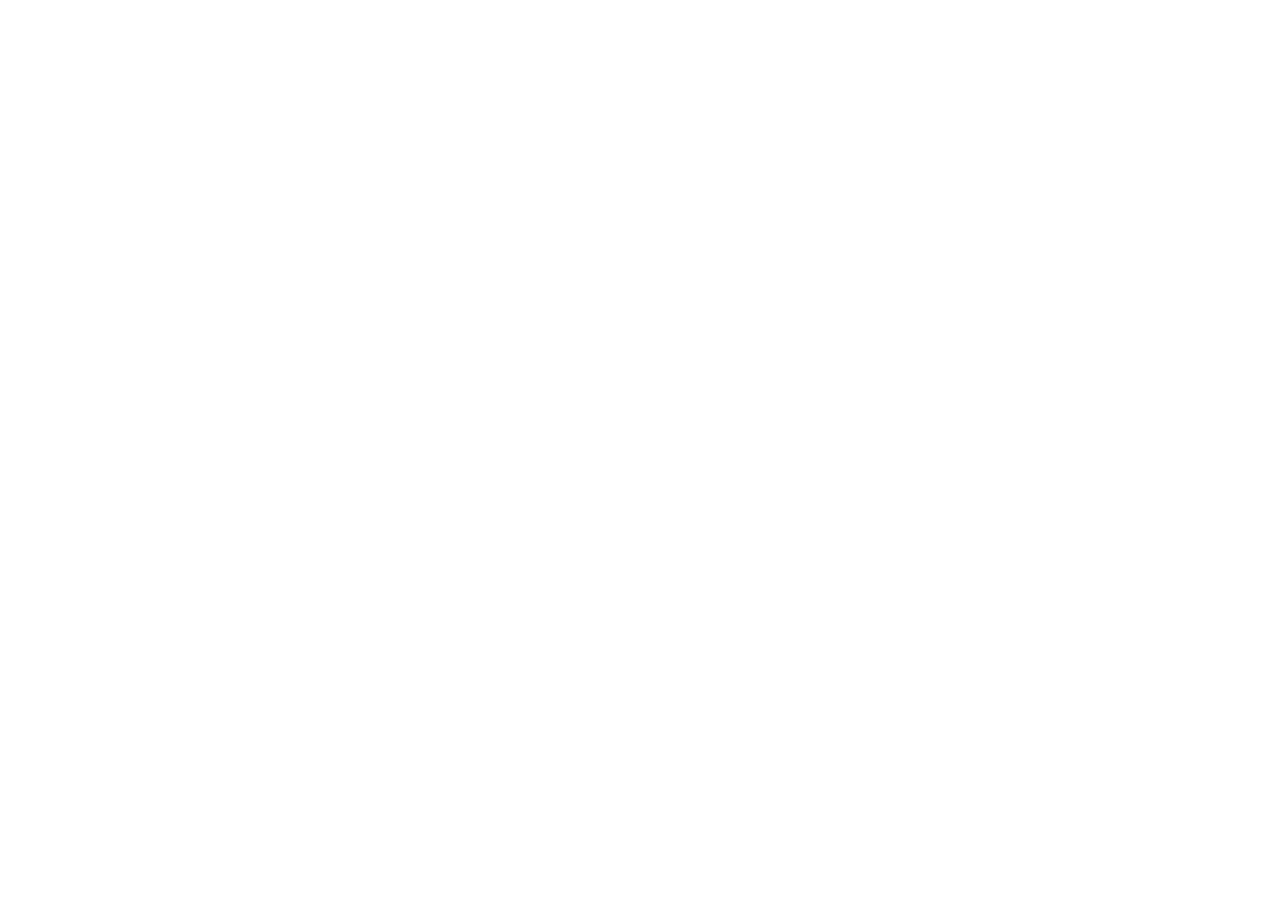
==== index.html @ 63497cf9 "task snapshot 9707c232-c7b6-4064-a9f4-36ae67c11c31" ====
<!doctype html>
<html lang="zh-CN">
  <head>
    <meta charset="UTF-8" />
    <meta name="viewport" content="width=device-width, initial-scale=1.0" />
    <title>coder-app-name</title>
    <link
      rel="stylesheet"
      href="https://cdnjs.cloudflare.com/ajax/libs/font-awesome/6.4.0/css/all.min.css"
    />
    <style>
      /* 内联样式确保主题色立即生效，避免闪烁 */
      html,
      body {
        margin: 0;
        padding: 0;
        width: 100%;
        height: 100%;
      }
      html.light,
      html.light body {
        background-color: #ffffff !important;
        color: #000000;
      }
      html.dark,
      html.dark body {
        background-color: #1a1a1a !important;
        color: #ffffff;
      }
    </style>
    <script>
      // 在 React 加载前立即设置主题，避免闪烁
      (function () {
        const isInIframe = window.self !== window.top;

        function applyThemeToDOM(theme) {
          document.documentElement.classList.remove("light", "dark");
          document.documentElement.classList.add(theme);
          document.documentElement.setAttribute("data-theme", theme);
        }

        if (isInIframe) {
          // 监听父窗口主动推送的主题消息
          window.addEventListener("message", function (event) {
            if (event.data && typeof event.data.theme === "string") {
              const theme = event.data.theme;
              if (theme === "light" || theme === "dark") {
                applyThemeToDOM(theme);
              }
            }
          });
        } else {
          // 非 iframe 环境，使用默认 light 主题
          applyThemeToDOM("light");
        }
      })();
    </script>
      <script>
      (function () {
        if (window.self === window.top) return;
        var reported = {};
        window.addEventListener("error", function (event) {
          // 资源加载失败的 error 事件没有 message，此处仅上报 JS 运行时错误
          if (!event || !event.message) return;
          var key =
            event.message + "|" + (event.filename || "") + "|" + (event.lineno || 0);
          if (reported[key]) return; // 相同错误只上报一次，避免渲染循环刷屏
          reported[key] = true;
          try {
            window.parent.postMessage(
              {
                type: "sandbox-runtime-error",
                payload: {
                  message: String(event.message).slice(0, 500),
                  filename: event.filename || "",
                  lineno: event.lineno || 0,
                  colno: event.colno || 0,
                  stack:
                    event.error && event.error.stack
                      ? String(event.error.stack).slice(0, 2000)
                      : ""
                }
              },
              "*"
            );
          } catch (e) {
            /* 上报失败不影响页面运行 */
          }
        });
      })();
    </script>
  </head>
  <body>
    <div id="root"></div>
    <script type="module" src="/src/main.jsx"></script>
  </body>
</html>
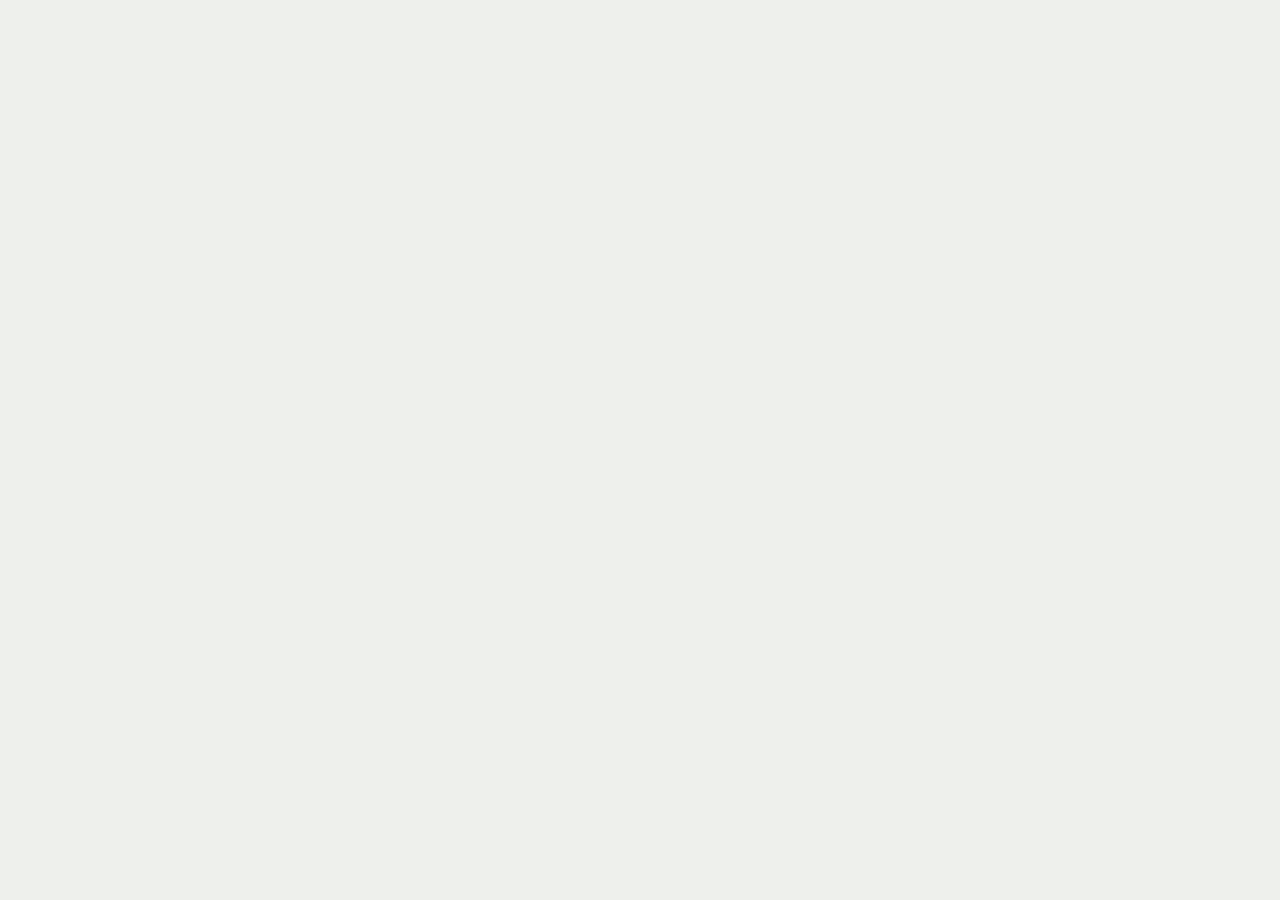
==== commit e463b5d4: "task snapshot 9707c232-c7b6-4064-a9f4-36ae67c11c31" ====
--- a/index.html
+++ b/index.html
@@ -1,97 +1,33 @@
 <!doctype html>
-<html lang="zh-CN">
+<html lang="ja">
   <head>
     <meta charset="UTF-8" />
     <meta name="viewport" content="width=device-width, initial-scale=1.0" />
-    <title>coder-app-name</title>
+    <title>会社案内 — COMPANY GUIDE 2026</title>
+    <meta
+      name="description"
+      content="Light Industrial Editorial — 会社案内スライドビューア / Corporate Profile Viewer"
+    />
+    <link rel="preconnect" href="https://fonts.googleapis.com" />
+    <link rel="preconnect" href="https://fonts.gstatic.com" crossorigin />
     <link
+      href="https://fonts.googleapis.com/css2?family=IBM+Plex+Mono:wght@400;500;600&family=Inter:wght@400;500;600;700;800;900&family=Noto+Sans+JP:wght@400;500;700;900&display=swap"
       rel="stylesheet"
-      href="https://cdnjs.cloudflare.com/ajax/libs/font-awesome/6.4.0/css/all.min.css"
     />
     <style>
-      /* 内联样式确保主题色立即生效，避免闪烁 */
       html,
-      body {
+      body,
+      #root {
         margin: 0;
         padding: 0;
         width: 100%;
         height: 100%;
-      }
-      html.light,
-      html.light body {
-        background-color: #ffffff !important;
-        color: #000000;
-      }
-      html.dark,
-      html.dark body {
-        background-color: #1a1a1a !important;
-        color: #ffffff;
+        background-color: #eef0ec;
       }
     </style>
-    <script>
-      // 在 React 加载前立即设置主题，避免闪烁
-      (function () {
-        const isInIframe = window.self !== window.top;
-
-        function applyThemeToDOM(theme) {
-          document.documentElement.classList.remove("light", "dark");
-          document.documentElement.classList.add(theme);
-          document.documentElement.setAttribute("data-theme", theme);
-        }
-
-        if (isInIframe) {
-          // 监听父窗口主动推送的主题消息
-          window.addEventListener("message", function (event) {
-            if (event.data && typeof event.data.theme === "string") {
-              const theme = event.data.theme;
-              if (theme === "light" || theme === "dark") {
-                applyThemeToDOM(theme);
-              }
-            }
-          });
-        } else {
-          // 非 iframe 环境，使用默认 light 主题
-          applyThemeToDOM("light");
-        }
-      })();
-    </script>
-      <script>
-      (function () {
-        if (window.self === window.top) return;
-        var reported = {};
-        window.addEventListener("error", function (event) {
-          // 资源加载失败的 error 事件没有 message，此处仅上报 JS 运行时错误
-          if (!event || !event.message) return;
-          var key =
-            event.message + "|" + (event.filename || "") + "|" + (event.lineno || 0);
-          if (reported[key]) return; // 相同错误只上报一次，避免渲染循环刷屏
-          reported[key] = true;
-          try {
-            window.parent.postMessage(
-              {
-                type: "sandbox-runtime-error",
-                payload: {
-                  message: String(event.message).slice(0, 500),
-                  filename: event.filename || "",
-                  lineno: event.lineno || 0,
-                  colno: event.colno || 0,
-                  stack:
-                    event.error && event.error.stack
-                      ? String(event.error.stack).slice(0, 2000)
-                      : ""
-                }
-              },
-              "*"
-            );
-          } catch (e) {
-            /* 上报失败不影响页面运行 */
-          }
-        });
-      })();
-    </script>
   </head>
   <body>
     <div id="root"></div>
-    <script type="module" src="/src/main.jsx"></script>
+    <script type="module" src="/src/main.tsx"></script>
   </body>
 </html>
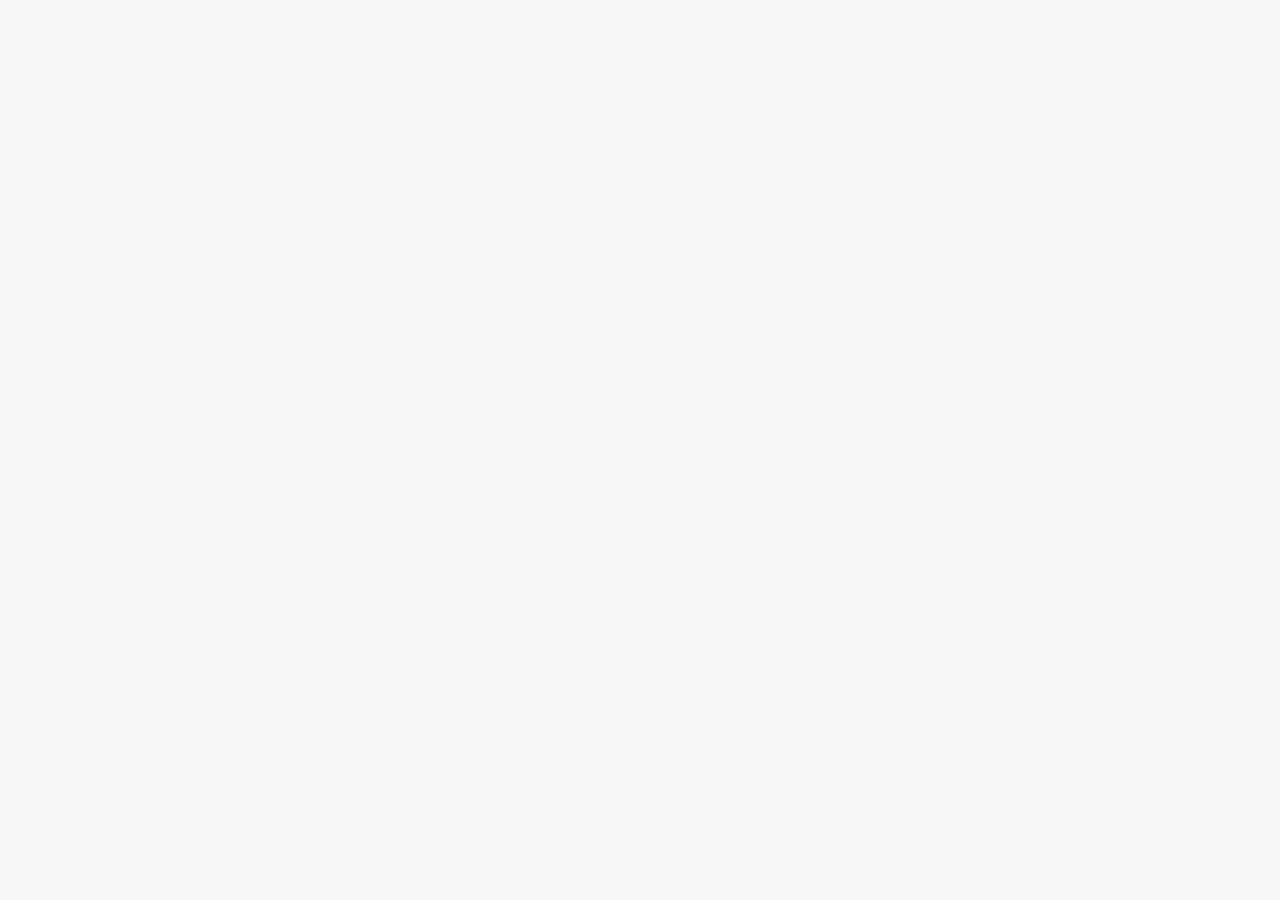
==== commit 16d813ba: "task snapshot 2a034b9e-239c-4ef1-ba6c-baefb3b88f1d" ====
--- a/index.html
+++ b/index.html
@@ -1,28 +1,24 @@
 <!doctype html>
-<html lang="ja">
+<html lang="zh-CN">
   <head>
     <meta charset="UTF-8" />
     <meta name="viewport" content="width=device-width, initial-scale=1.0" />
-    <title>会社案内 — COMPANY GUIDE 2026</title>
-    <meta
-      name="description"
-      content="Light Industrial Editorial — 会社案内スライドビューア / Corporate Profile Viewer"
-    />
+    <title>公司介绍 · 交互演示文稿 | company_guide</title>
     <link rel="preconnect" href="https://fonts.googleapis.com" />
     <link rel="preconnect" href="https://fonts.gstatic.com" crossorigin />
     <link
-      href="https://fonts.googleapis.com/css2?family=IBM+Plex+Mono:wght@400;500;600&family=Inter:wght@400;500;600;700;800;900&family=Noto+Sans+JP:wght@400;500;700;900&display=swap"
+      href="https://fonts.googleapis.com/css2?family=Noto+Sans+JP:wght@400;500;700;900&family=Inter:wght@400;600;800&family=IBM+Plex+Mono:wght@400;500&display=swap"
       rel="stylesheet"
     />
     <style>
       html,
-      body,
-      #root {
+      body {
         margin: 0;
         padding: 0;
         width: 100%;
         height: 100%;
-        background-color: #eef0ec;
+        background-color: #f7f8f5;
+        color: #101718;
       }
     </style>
   </head>
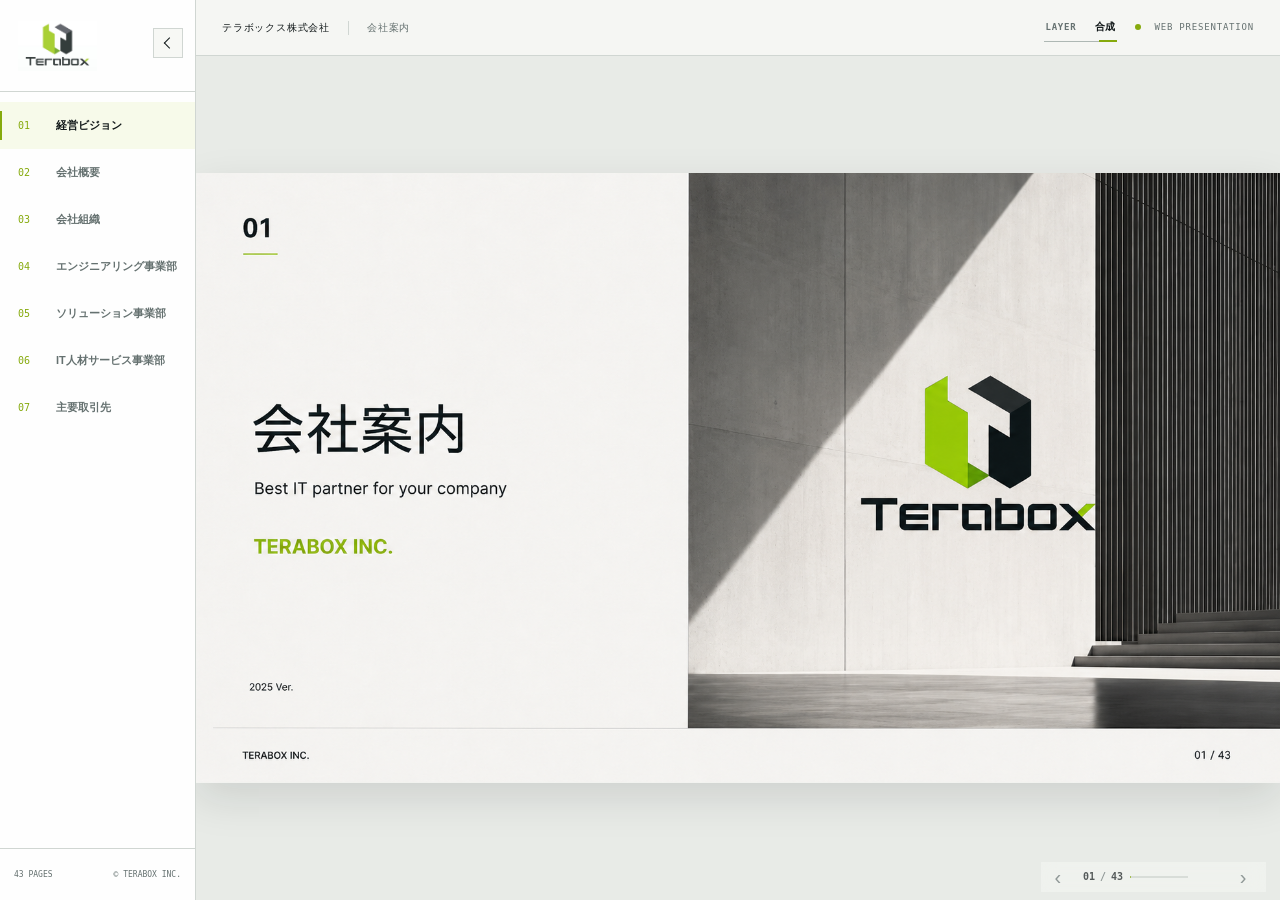
==== commit 5851e5ec: "add company guide" ====
--- a/index.html
+++ b/index.html
@@ -1,29 +1,85 @@
 <!doctype html>
-<html lang="zh-CN">
+<html lang="ja">
   <head>
     <meta charset="UTF-8" />
-    <meta name="viewport" content="width=device-width, initial-scale=1.0" />
-    <title>公司介绍 · 交互演示文稿 | company_guide</title>
-    <link rel="preconnect" href="https://fonts.googleapis.com" />
-    <link rel="preconnect" href="https://fonts.gstatic.com" crossorigin />
-    <link
-      href="https://fonts.googleapis.com/css2?family=Noto+Sans+JP:wght@400;500;700;900&family=Inter:wght@400;600;800&family=IBM+Plex+Mono:wght@400;500&display=swap"
-      rel="stylesheet"
+    <meta name="viewport" content="width=device-width, initial-scale=1" />
+    <meta name="theme-color" content="#f7f8f5" />
+    <meta
+      name="description"
+      content="テラボックス株式会社 会社案内 — HTML Presentation"
     />
-    <style>
-      html,
-      body {
-        margin: 0;
-        padding: 0;
-        width: 100%;
-        height: 100%;
-        background-color: #f7f8f5;
-        color: #101718;
-      }
-    </style>
+    <title>テラボックス株式会社｜会社案内</title>
+    <link rel="stylesheet" href="./style.css?v=20260828-13" />
+    <link rel="stylesheet" href="./fidelity.css?v=20260828-13" />
   </head>
   <body>
-    <div id="root"></div>
-    <script type="module" src="/src/main.tsx"></script>
+    <div class="app" id="app">
+      <aside class="rail" id="rail" aria-label="スライドナビゲーション">
+        <div class="rail__brand">
+          <img src="./assets/images/s01-01.png" alt="Terabox" />
+        </div>
+
+        <button
+          class="rail__toggle"
+          id="railToggle"
+          type="button"
+          aria-label="ナビゲーションを折りたたむ"
+          aria-expanded="true"
+        >
+          <span class="rail__toggle-icon" aria-hidden="true"></span>
+        </button>
+
+        <nav class="rail__nav" id="sectionNav" aria-label="章ナビゲーション"></nav>
+
+        <div class="rail__foot">
+          <span id="railCount">43 PAGES</span>
+          <span>© TERABOX INC.</span>
+        </div>
+      </aside>
+
+      <div class="workspace">
+        <header class="topbar">
+          <div class="topbar__company">テラボックス株式会社</div>
+          <div class="topbar__title">会社案内</div>
+          <button
+            class="topbar__layer-toggle"
+            id="layerToggle"
+            type="button"
+            aria-label="表示レイヤーを切り替える"
+          >
+            <span>LAYER</span>
+            <b id="layerModeLabel">合成</b>
+          </button>
+          <div class="topbar__mode"><i></i> WEB PRESENTATION</div>
+        </header>
+
+        <main class="viewer" id="viewer">
+          <div class="stage-shell" id="stageShell">
+            <section
+              class="slide-stage"
+              id="slideStage"
+              aria-live="polite"
+              aria-label="スライド"
+            ></section>
+          </div>
+        </main>
+
+        <div class="pager" aria-label="ページ切替">
+          <button id="prevSlide" type="button" aria-label="前のページ">‹</button>
+          <div class="pager__status">
+            <span id="pageCurrent">01</span>
+            <span class="pager__slash">/</span>
+            <span id="pageTotal">43</span>
+          </div>
+          <div class="pager__track" aria-hidden="true">
+            <span id="pageProgress"></span>
+          </div>
+          <button id="nextSlide" type="button" aria-label="次のページ">›</button>
+        </div>
+      </div>
+    </div>
+
+    <noscript>このプレゼンテーションの表示には JavaScript が必要です。</noscript>
+    <script src="./app.js?v=20260828-13" defer></script>
   </body>
 </html>
--- a/style.css
+++ b/style.css
@@ -0,0 +1,1876 @@
+:root {
+  --paper: #f7f8f5;
+  --white: #ffffff;
+  --ink: #101718;
+  --ink-2: #182224;
+  --muted: #657170;
+  --line: #d0d6d2;
+  --line-strong: #aeb8b4;
+  --lime: #b6d62f;
+  --lime-deep: #82a90c;
+  --teal: #6f9fa2;
+  --amber: #e1a12b;
+  --rail: 196px;
+  --rail-collapsed: 64px;
+  --topbar: 56px;
+  --stage-w: 1600;
+  --stage-h: 900;
+  --shadow: 0 22px 60px rgba(16, 23, 24, 0.12);
+  --font-jp: "Noto Sans JP", "Yu Gothic", "Yu Gothic UI", Meiryo, sans-serif;
+  --font-en: Inter, "Helvetica Neue", Arial, sans-serif;
+  --font-mono: "IBM Plex Mono", Consolas, "SFMono-Regular", monospace;
+}
+
+* {
+  box-sizing: border-box;
+}
+
+html,
+body {
+  width: 100%;
+  height: 100%;
+  margin: 0;
+  overflow: hidden;
+  background: #e8ebe7;
+  color: var(--ink);
+  font-family: var(--font-jp);
+  -webkit-font-smoothing: antialiased;
+}
+
+button,
+a {
+  color: inherit;
+  font: inherit;
+}
+
+button {
+  border: 0;
+}
+
+button:focus-visible,
+a:focus-visible {
+  outline: 2px solid var(--lime-deep);
+  outline-offset: 3px;
+}
+
+.app {
+  width: 100%;
+  height: 100%;
+  display: grid;
+  grid-template-columns: var(--rail) 1fr;
+  transition: grid-template-columns 220ms ease;
+}
+
+.app.is-rail-collapsed {
+  grid-template-columns: var(--rail-collapsed) 1fr;
+}
+
+.rail {
+  position: relative;
+  z-index: 30;
+  min-width: 0;
+  height: 100vh;
+  overflow: hidden;
+  display: grid;
+  grid-template-rows: 92px 1fr 52px;
+  background: rgba(255, 255, 255, 0.96);
+  border-right: 1px solid var(--line);
+}
+
+.rail__brand {
+  height: 92px;
+  display: flex;
+  align-items: center;
+  padding: 18px 46px 18px 18px;
+  border-bottom: 1px solid var(--line);
+}
+
+.rail__brand img {
+  width: 124px;
+  height: 50px;
+  object-fit: contain;
+  object-position: left center;
+}
+
+.rail__toggle {
+  position: absolute;
+  top: 28px;
+  right: 12px;
+  width: 30px;
+  height: 30px;
+  padding: 0;
+  display: grid;
+  place-items: center;
+  cursor: pointer;
+  background: var(--paper);
+  border: 1px solid var(--line);
+}
+
+.rail__toggle-icon {
+  width: 8px;
+  height: 8px;
+  border-left: 1px solid var(--ink);
+  border-bottom: 1px solid var(--ink);
+  transform: rotate(45deg) translate(1px, -1px);
+  transition: transform 180ms ease;
+}
+
+.is-rail-collapsed .rail__toggle-icon {
+  transform: rotate(225deg) translate(1px, -1px);
+}
+
+.rail__nav {
+  overflow-y: auto;
+  scrollbar-width: thin;
+  scrollbar-color: var(--line) transparent;
+  padding: 10px 0;
+}
+
+.rail__item {
+  position: relative;
+  width: 100%;
+  min-height: 47px;
+  padding: 0 12px 0 18px;
+  display: grid;
+  grid-template-columns: 30px 1fr;
+  align-items: center;
+  gap: 8px;
+  cursor: pointer;
+  background: transparent;
+  text-align: left;
+  color: var(--muted);
+  transition: color 140ms ease, background 140ms ease;
+}
+
+.rail__item::before {
+  content: "";
+  position: absolute;
+  left: 0;
+  top: 9px;
+  bottom: 9px;
+  width: 2px;
+  background: transparent;
+}
+
+.rail__item:hover {
+  color: var(--ink);
+  background: rgba(182, 214, 47, 0.06);
+}
+
+.rail__item.is-active {
+  color: var(--ink);
+  background: rgba(182, 214, 47, 0.095);
+}
+
+.rail__item.is-active::before {
+  background: var(--lime-deep);
+}
+
+.rail__num {
+  font: 500 10px/1 var(--font-mono);
+  color: var(--lime-deep);
+}
+
+.rail__label {
+  min-width: 0;
+  overflow: hidden;
+  white-space: nowrap;
+  text-overflow: ellipsis;
+  font: 600 11px/1.35 var(--font-jp);
+  letter-spacing: 0;
+}
+
+.rail__foot {
+  display: flex;
+  align-items: center;
+  justify-content: space-between;
+  gap: 8px;
+  padding: 0 14px;
+  border-top: 1px solid var(--line);
+  color: var(--muted);
+  font: 500 8px/1 var(--font-mono);
+  white-space: nowrap;
+}
+
+.is-rail-collapsed .rail__brand {
+  padding: 18px 8px;
+}
+
+.is-rail-collapsed .rail__brand img {
+  width: 42px;
+  object-position: left center;
+}
+
+.is-rail-collapsed .rail__toggle {
+  top: 66px;
+  right: 17px;
+}
+
+.is-rail-collapsed .rail__nav {
+  padding-top: 16px;
+}
+
+.is-rail-collapsed .rail__item {
+  grid-template-columns: 1fr;
+  padding: 0;
+  justify-items: center;
+}
+
+.is-rail-collapsed .rail__num {
+  font-size: 11px;
+}
+
+.is-rail-collapsed .rail__label,
+.is-rail-collapsed .rail__foot {
+  display: none;
+}
+
+.workspace {
+  position: relative;
+  min-width: 0;
+  height: 100vh;
+  display: grid;
+  grid-template-rows: var(--topbar) 1fr;
+}
+
+.topbar {
+  position: relative;
+  z-index: 10;
+  height: var(--topbar);
+  display: flex;
+  align-items: center;
+  gap: 18px;
+  padding: 0 26px;
+  background: rgba(247, 248, 245, 0.92);
+  border-bottom: 1px solid var(--line);
+  color: var(--muted);
+  font-size: 10px;
+  letter-spacing: 0.08em;
+}
+
+.topbar__company {
+  color: var(--ink);
+  padding-right: 18px;
+  border-right: 1px solid var(--line);
+}
+
+.topbar__mode {
+  margin-left: 0;
+  font: 500 9px/1 var(--font-mono);
+}
+
+.topbar__mode i {
+  display: inline-block;
+  width: 6px;
+  height: 6px;
+  margin-right: 7px;
+  border-radius: 50%;
+  background: var(--lime-deep);
+}
+
+.topbar__layer-toggle {
+  position: relative;
+  display: inline-flex;
+  align-items: center;
+  gap: 9px;
+  height: 28px;
+  margin-left: auto;
+  padding: 0 2px;
+  border-bottom: 1px solid var(--line-strong);
+  background: transparent;
+  color: var(--muted);
+  cursor: pointer;
+  font: 600 9px/1 var(--font-mono);
+  letter-spacing: .08em;
+}
+
+.topbar__layer-toggle::after {
+  content: "";
+  position: absolute;
+  right: 0;
+  bottom: -1px;
+  width: 18px;
+  height: 2px;
+  background: var(--lime-deep);
+}
+
+.topbar__layer-toggle b {
+  min-width: 30px;
+  color: var(--ink);
+  font-family: var(--font-jp);
+  font-size: 10px;
+  font-weight: 700;
+  letter-spacing: 0;
+  text-align: right;
+}
+
+.viewer {
+  min-width: 0;
+  min-height: 0;
+  display: grid;
+  place-items: center;
+  overflow: hidden;
+  padding: 0;
+}
+
+.stage-shell {
+  position: relative;
+  width: 1600px;
+  height: 900px;
+}
+
+.slide-stage {
+  position: absolute;
+  top: 0;
+  left: 0;
+  width: 1600px;
+  height: 900px;
+  overflow: hidden;
+  transform-origin: top left;
+  background: var(--paper);
+  box-shadow: var(--shadow);
+}
+
+.slide {
+  position: relative;
+  width: 100%;
+  height: 100%;
+  padding: 54px 54px 62px;
+  overflow: hidden;
+  background: var(--paper);
+}
+
+.slide::after {
+  content: "";
+  position: absolute;
+  left: 50px;
+  right: 50px;
+  bottom: 50px;
+  height: 1px;
+  background: var(--line-strong);
+}
+
+.slide.is-entering > * {
+  animation: slide-in 360ms cubic-bezier(0.22, 1, 0.36, 1) both;
+}
+
+.slide.is-entering > *:nth-child(n + 3) {
+  animation-delay: 55ms;
+}
+
+@keyframes slide-in {
+  from {
+    opacity: 0;
+    transform: translateY(8px);
+  }
+  to {
+    opacity: 1;
+    transform: translateY(0);
+  }
+}
+
+.slide__meta {
+  position: relative;
+  z-index: 3;
+  display: flex;
+  align-items: flex-start;
+  gap: 14px;
+  min-height: 58px;
+}
+
+.slide__number {
+  min-width: 48px;
+  font: 700 32px/1 var(--font-mono);
+  letter-spacing: -0.05em;
+}
+
+.slide__number::after {
+  content: "";
+  display: block;
+  width: 34px;
+  height: 2px;
+  margin-top: 13px;
+  background: var(--lime-deep);
+}
+
+.slide__eyebrow {
+  margin-top: 1px;
+  color: var(--lime-deep);
+  font: 650 14px/1.2 var(--font-en);
+  letter-spacing: 0.06em;
+  text-transform: uppercase;
+}
+
+.slide__footer {
+  position: absolute;
+  z-index: 5;
+  left: 54px;
+  right: 54px;
+  bottom: 18px;
+  display: flex;
+  justify-content: space-between;
+  align-items: center;
+  font: 500 12px/1 var(--font-mono);
+  letter-spacing: 0.01em;
+}
+
+.slide__title {
+  position: relative;
+  z-index: 2;
+  max-width: 1400px;
+  margin: 26px 0 0;
+  font-size: 54px;
+  line-height: 1.28;
+  letter-spacing: 0.02em;
+  font-weight: 750;
+}
+
+.slide__lead {
+  max-width: 1120px;
+  margin: 22px 0 0;
+  color: var(--ink-2);
+  font-size: 23px;
+  line-height: 1.75;
+  letter-spacing: 0.035em;
+}
+
+.slide__rule {
+  width: 38px;
+  height: 3px;
+  margin-top: 22px;
+  background: var(--lime-deep);
+}
+
+.mono {
+  font-family: var(--font-mono);
+}
+
+.en {
+  font-family: var(--font-en);
+}
+
+.accent {
+  color: var(--lime-deep);
+}
+
+.muted {
+  color: var(--muted);
+}
+
+.technical-label {
+  color: var(--lime-deep);
+  font: 650 14px/1 var(--font-en);
+  letter-spacing: 0.08em;
+  text-transform: uppercase;
+}
+
+.grid-2,
+.grid-3,
+.grid-4 {
+  display: grid;
+  gap: 28px;
+}
+
+.grid-2 {
+  grid-template-columns: repeat(2, minmax(0, 1fr));
+}
+
+.grid-3 {
+  grid-template-columns: repeat(3, minmax(0, 1fr));
+}
+
+.grid-4 {
+  grid-template-columns: repeat(4, minmax(0, 1fr));
+}
+
+.info-block {
+  border-top: 1px solid var(--line-strong);
+  padding-top: 20px;
+}
+
+.info-block__index {
+  margin-bottom: 12px;
+  color: var(--lime-deep);
+  font: 700 32px/1 var(--font-mono);
+}
+
+.info-block h3 {
+  margin: 0 0 12px;
+  font-size: 23px;
+  line-height: 1.45;
+}
+
+.info-block p,
+.info-block li {
+  margin: 0;
+  color: var(--ink-2);
+  font-size: 16px;
+  line-height: 1.7;
+}
+
+.info-block ul {
+  margin: 0;
+  padding-left: 1.25em;
+}
+
+.metric {
+  display: flex;
+  align-items: baseline;
+  gap: 10px;
+}
+
+.metric__value {
+  color: var(--lime-deep);
+  font: 700 66px/1 var(--font-mono);
+  letter-spacing: -0.06em;
+}
+
+.metric__unit {
+  font: 650 16px/1 var(--font-en);
+}
+
+.image-frame {
+  position: relative;
+  overflow: hidden;
+  background: #eef0ed;
+}
+
+.image-frame img {
+  width: 100%;
+  height: 100%;
+  display: block;
+  object-fit: cover;
+}
+
+.image-frame--contain img {
+  object-fit: contain;
+}
+
+.image-frame__caption {
+  position: absolute;
+  left: 18px;
+  bottom: 16px;
+  padding: 7px 9px;
+  background: rgba(247, 248, 245, 0.9);
+  font: 600 11px/1 var(--font-en);
+  letter-spacing: 0.05em;
+}
+
+.editorial-list {
+  margin: 0;
+  padding: 0;
+  list-style: none;
+}
+
+.editorial-list li {
+  display: grid;
+  grid-template-columns: 54px 1fr;
+  gap: 18px;
+  padding: 17px 0;
+  border-top: 1px solid var(--line);
+}
+
+.editorial-list li:last-child {
+  border-bottom: 1px solid var(--line);
+}
+
+.editorial-list__num {
+  color: var(--lime-deep);
+  font: 700 26px/1 var(--font-mono);
+}
+
+.editorial-list strong {
+  display: block;
+  margin-bottom: 5px;
+  font-size: 19px;
+}
+
+.editorial-list span {
+  font-size: 14px;
+  line-height: 1.6;
+}
+
+.flow {
+  display: flex;
+  align-items: center;
+}
+
+.flow__node {
+  position: relative;
+  flex: 1;
+  min-width: 0;
+  padding: 20px 14px;
+  text-align: center;
+  border-top: 1px solid var(--line-strong);
+  border-bottom: 1px solid var(--line-strong);
+}
+
+.flow__node::after {
+  content: "";
+  position: absolute;
+  right: -22px;
+  top: 50%;
+  width: 44px;
+  height: 1px;
+  background: var(--lime-deep);
+}
+
+.flow__node::before {
+  content: "";
+  position: absolute;
+  z-index: 2;
+  right: -22px;
+  top: calc(50% - 4px);
+  width: 7px;
+  height: 7px;
+  border-top: 1px solid var(--lime-deep);
+  border-right: 1px solid var(--lime-deep);
+  transform: rotate(45deg);
+}
+
+.flow__node:last-child::after,
+.flow__node:last-child::before {
+  display: none;
+}
+
+.flow__num {
+  display: block;
+  margin-bottom: 10px;
+  color: var(--lime-deep);
+  font: 700 28px/1 var(--font-mono);
+}
+
+.flow__title {
+  display: block;
+  font-size: 17px;
+  font-weight: 700;
+}
+
+.flow__sub {
+  display: block;
+  margin-top: 6px;
+  color: var(--muted);
+  font-size: 12px;
+  line-height: 1.45;
+}
+
+.tech-diagram {
+  position: relative;
+  background-image:
+    linear-gradient(var(--line) 1px, transparent 1px),
+    linear-gradient(90deg, var(--line) 1px, transparent 1px);
+  background-size: 40px 40px;
+  background-position: -1px -1px;
+}
+
+.tech-diagram::after {
+  content: "";
+  position: absolute;
+  inset: 0;
+  background: rgba(247, 248, 245, 0.9);
+  pointer-events: none;
+}
+
+.tech-diagram > * {
+  position: relative;
+  z-index: 1;
+}
+
+.pill {
+  display: inline-flex;
+  align-items: center;
+  min-height: 30px;
+  padding: 0 12px;
+  border: 1px solid var(--line-strong);
+  border-radius: 999px;
+  font: 600 12px/1 var(--font-en);
+}
+
+.pager {
+  position: absolute;
+  z-index: 20;
+  right: 28px;
+  bottom: 18px;
+  height: 38px;
+  display: grid;
+  grid-template-columns: 30px auto 94px 30px;
+  align-items: center;
+  gap: 10px;
+  padding: 0 10px;
+  background: rgba(255, 255, 255, 0.9);
+  border: 1px solid var(--line);
+  box-shadow: 0 8px 20px rgba(16, 23, 24, 0.08);
+  backdrop-filter: blur(8px);
+}
+
+.pager button {
+  width: 28px;
+  height: 28px;
+  cursor: pointer;
+  background: transparent;
+  color: var(--muted);
+  font: 300 24px/1 var(--font-en);
+}
+
+.pager button:hover {
+  color: var(--ink);
+}
+
+.pager__status {
+  display: flex;
+  gap: 5px;
+  font: 600 10px/1 var(--font-mono);
+}
+
+.pager__slash {
+  color: var(--muted);
+}
+
+.pager__track {
+  position: relative;
+  height: 2px;
+  overflow: hidden;
+  background: var(--line);
+}
+
+.pager__track span {
+  position: absolute;
+  inset: 0 auto 0 0;
+  width: 0;
+  background: var(--lime-deep);
+  transition: width 220ms ease;
+}
+
+/* Slide-specific structures */
+.cover {
+  display: grid;
+  grid-template-columns: 42% 58%;
+  padding: 0;
+}
+
+.cover::after {
+  left: 72px;
+}
+
+.cover__left {
+  position: relative;
+  padding: 66px 70px;
+  display: flex;
+  flex-direction: column;
+  background: var(--ink);
+  color: var(--white);
+}
+
+.cover__left::before {
+  content: "";
+  position: absolute;
+  left: 70px;
+  top: 185px;
+  width: 2px;
+  height: 430px;
+  background: var(--lime);
+}
+
+.cover__edition {
+  margin-left: 28px;
+  color: var(--lime);
+  font: 650 14px/1 var(--font-mono);
+  letter-spacing: 0.06em;
+}
+
+.cover h1 {
+  margin: auto 0 16px 28px;
+  font-size: 82px;
+  line-height: 1.12;
+  letter-spacing: 0.05em;
+}
+
+.cover__tagline {
+  margin: 0 0 80px 30px;
+  font: 500 18px/1.5 var(--font-en);
+}
+
+.cover__right {
+  position: relative;
+  display: grid;
+  place-items: center;
+  background: var(--paper);
+}
+
+.cover__right::before,
+.cover__right::after {
+  content: "";
+  position: absolute;
+  background: var(--line);
+}
+
+.cover__right::before {
+  width: 1px;
+  top: 0;
+  bottom: 0;
+  left: 31%;
+}
+
+.cover__right::after {
+  height: 1px;
+  left: 0;
+  right: 0;
+  top: 68%;
+}
+
+.cover__mark {
+  z-index: 1;
+  width: 420px;
+  height: 300px;
+  object-fit: contain;
+  mix-blend-mode: multiply;
+}
+
+.cover__year {
+  position: absolute;
+  right: 54px;
+  top: 54px;
+  padding: 8px 10px;
+  border-top: 2px solid var(--teal);
+  border-bottom: 1px solid var(--line);
+  color: var(--teal);
+  font: 600 14px/1 var(--font-mono);
+}
+
+.agenda {
+  padding-left: 118px;
+}
+
+.agenda__list {
+  margin-top: 58px;
+  display: grid;
+  grid-template-columns: repeat(2, minmax(0, 1fr));
+  gap: 0 72px;
+}
+
+.agenda__item {
+  display: grid;
+  grid-template-columns: 58px 1fr;
+  align-items: baseline;
+  padding: 15px 0;
+  border-top: 1px solid var(--line);
+}
+
+.agenda__item:nth-last-child(-n + 2) {
+  border-bottom: 1px solid var(--line);
+}
+
+.agenda__item b {
+  color: var(--lime-deep);
+  font: 700 26px/1 var(--font-mono);
+}
+
+.agenda__item span {
+  font-size: 20px;
+  font-weight: 650;
+}
+
+.vision__layout {
+  margin-top: 36px;
+  display: grid;
+  grid-template-columns: 370px 1fr;
+  gap: 52px;
+}
+
+.vision__portrait {
+  height: 530px;
+  filter: saturate(0.75) contrast(1.04);
+}
+
+.vision__message {
+  position: relative;
+  padding: 30px 0 0 42px;
+  border-left: 2px solid var(--lime-deep);
+}
+
+.vision__message p {
+  margin: 0 0 18px;
+  font-size: 17px;
+  line-height: 1.85;
+}
+
+.vision__signature {
+  text-align: right;
+  font-size: 14px;
+  line-height: 1.7;
+}
+
+.company-sheet {
+  margin-top: 34px;
+  display: grid;
+  grid-template-columns: 1fr 1fr;
+  gap: 50px;
+}
+
+.company-sheet h2 {
+  margin: 0 0 15px;
+  font: 650 14px/1 var(--font-en);
+  letter-spacing: 0.08em;
+  color: var(--lime-deep);
+}
+
+.data-table {
+  display: grid;
+  grid-template-columns: 132px 1fr;
+  border-top: 1px solid var(--line-strong);
+}
+
+.data-table dt,
+.data-table dd {
+  margin: 0;
+  padding: 11px 0;
+  border-bottom: 1px solid var(--line);
+  font-size: 14px;
+  line-height: 1.55;
+}
+
+.data-table dt {
+  color: var(--muted);
+  font: 600 12px/1.55 var(--font-en);
+  letter-spacing: 0.05em;
+}
+
+.org-chart {
+  position: relative;
+  margin-top: 34px;
+  display: grid;
+  gap: 18px;
+}
+
+.org-row {
+  display: flex;
+  justify-content: center;
+  gap: 18px;
+}
+
+.org-box {
+  position: relative;
+  min-width: 168px;
+  padding: 15px 18px;
+  text-align: center;
+  background: var(--white);
+  border: 1px solid var(--line-strong);
+  font-size: 15px;
+  font-weight: 650;
+}
+
+.org-box--primary {
+  color: var(--white);
+  background: var(--ink);
+  border-color: var(--ink);
+}
+
+.org-box--accent {
+  border-top: 3px solid var(--lime-deep);
+}
+
+.org-lines {
+  width: 68%;
+  height: 28px;
+  margin: -3px auto -7px;
+  border-left: 1px solid var(--teal);
+  border-right: 1px solid var(--teal);
+  border-top: 1px solid var(--teal);
+}
+
+.section-slide {
+  display: grid;
+  grid-template-columns: 34% 66%;
+  padding: 0;
+}
+
+.section-slide::after {
+  left: 54px;
+}
+
+.section-slide__dark {
+  position: relative;
+  overflow: hidden;
+  padding: 90px 68px;
+  background: var(--ink);
+  color: var(--white);
+}
+
+.section-slide__dark::after {
+  content: "";
+  position: absolute;
+  width: 310px;
+  height: 310px;
+  left: 68px;
+  bottom: -80px;
+  border: 70px solid rgba(255, 255, 255, 0.11);
+  transform: rotate(45deg);
+}
+
+.section-slide__chapter {
+  font: 700 78px/1 var(--font-mono);
+}
+
+.section-slide__chapter::after {
+  content: "";
+  display: block;
+  width: 68px;
+  height: 2px;
+  margin: 26px 0 44px;
+  background: var(--lime);
+}
+
+.section-slide__label {
+  color: var(--lime);
+  font: 650 14px/1 var(--font-en);
+  letter-spacing: 0.05em;
+}
+
+.section-slide h1 {
+  margin: 22px 0 16px;
+  font-size: 43px;
+  line-height: 1.3;
+}
+
+.section-slide__tagline {
+  font-size: 19px;
+  line-height: 1.6;
+}
+
+.section-slide__agenda {
+  padding: 148px 90px 90px 112px;
+}
+
+.section-slide__agenda::before {
+  content: "";
+  display: block;
+  height: 2px;
+  margin-bottom: 86px;
+  background: var(--lime-deep);
+}
+
+.section-slide__agenda li {
+  grid-template-columns: 70px 1fr;
+  padding: 23px 0;
+}
+
+.section-slide__agenda strong {
+  font-size: 24px;
+}
+
+.proof-layout {
+  margin-top: 36px;
+  display: grid;
+  grid-template-columns: 1fr 1.15fr;
+  gap: 50px;
+}
+
+.proof-layout__summary {
+  display: grid;
+  grid-template-columns: repeat(2, 1fr);
+  gap: 24px;
+}
+
+.proof-card {
+  min-height: 168px;
+  padding: 24px;
+  border-top: 3px solid var(--lime-deep);
+  background: rgba(255, 255, 255, 0.56);
+}
+
+.proof-card h3 {
+  margin: 12px 0 8px;
+  font-size: 19px;
+}
+
+.proof-card p {
+  margin: 0;
+  color: var(--muted);
+  font-size: 13px;
+  line-height: 1.6;
+}
+
+.capability-matrix {
+  display: grid;
+  grid-template-columns: repeat(3, 1fr);
+  gap: 1px;
+  background: var(--line);
+  border: 1px solid var(--line);
+}
+
+.capability-matrix div {
+  min-height: 102px;
+  padding: 19px;
+  background: var(--paper);
+}
+
+.capability-matrix b {
+  display: block;
+  margin-bottom: 6px;
+  color: var(--lime-deep);
+  font: 650 11px/1 var(--font-en);
+  letter-spacing: 0.05em;
+}
+
+.capability-matrix span {
+  font-size: 14px;
+  line-height: 1.5;
+}
+
+.portfolio-grid {
+  margin-top: 34px;
+  display: grid;
+  grid-template-columns: 1fr 1fr;
+  gap: 26px;
+}
+
+.portfolio-panel {
+  min-height: 430px;
+  padding: 28px;
+  border-top: 3px solid var(--lime-deep);
+  background: var(--white);
+}
+
+.portfolio-panel h2 {
+  margin: 0 0 12px;
+  font-size: 28px;
+}
+
+.portfolio-panel p {
+  margin: 0;
+  font-size: 15px;
+  line-height: 1.7;
+}
+
+.brand-row {
+  display: flex;
+  flex-wrap: wrap;
+  align-items: center;
+  gap: 18px 24px;
+  margin-top: 28px;
+}
+
+.brand-row img {
+  max-width: 126px;
+  max-height: 42px;
+  object-fit: contain;
+}
+
+.robot-gallery {
+  margin-top: 34px;
+  display: grid;
+  grid-template-columns: repeat(5, 1fr);
+  gap: 16px;
+}
+
+.robot-gallery figure {
+  height: 470px;
+  margin: 0;
+  display: grid;
+  grid-template-rows: 1fr auto;
+  background: var(--white);
+  border-top: 3px solid var(--lime-deep);
+}
+
+.robot-gallery img {
+  width: 100%;
+  height: 100%;
+  object-fit: contain;
+  padding: 22px;
+}
+
+.robot-gallery figcaption {
+  padding: 12px 14px 16px;
+  border-top: 1px solid var(--line);
+  font: 600 12px/1.3 var(--font-en);
+}
+
+.hero-split {
+  margin-top: 34px;
+  display: grid;
+  grid-template-columns: 45% 55%;
+  gap: 0;
+  min-height: 560px;
+}
+
+.hero-split__copy {
+  padding: 50px 52px;
+  background: var(--ink);
+  color: var(--white);
+}
+
+.hero-split__copy h2 {
+  margin: 0 0 26px;
+  font-size: 43px;
+  line-height: 1.35;
+}
+
+.hero-split__copy p {
+  font-size: 18px;
+  line-height: 1.8;
+}
+
+.hero-split__copy .technical-label {
+  color: var(--lime);
+}
+
+.feature-split {
+  margin-top: 32px;
+  display: grid;
+  grid-template-columns: 58% 42%;
+  gap: 34px;
+  align-items: stretch;
+}
+
+.feature-split__media {
+  height: 570px;
+}
+
+.feature-split__content {
+  padding-top: 16px;
+}
+
+.compare-layout {
+  margin-top: 36px;
+  display: grid;
+  grid-template-columns: repeat(2, 1fr);
+  gap: 1px;
+  background: var(--line);
+}
+
+.compare-panel {
+  min-height: 536px;
+  padding: 32px;
+  background: var(--paper);
+}
+
+.compare-panel h2 {
+  margin: 12px 0 14px;
+  font-size: 32px;
+}
+
+.compare-panel img {
+  display: block;
+  width: 100%;
+  height: 315px;
+  object-fit: contain;
+}
+
+.case-layout {
+  margin-top: 34px;
+  display: grid;
+  grid-template-columns: 45% 55%;
+  min-height: 470px;
+}
+
+.case-layout__copy {
+  padding-right: 42px;
+}
+
+.case-layout__media {
+  display: grid;
+  grid-template-columns: 1fr 1fr;
+  grid-template-rows: 1.7fr 0.8fr;
+  gap: 8px;
+}
+
+.case-layout__media .image-frame:first-child {
+  grid-column: 1 / -1;
+}
+
+.warehouse-flow {
+  margin-top: 34px;
+  display: grid;
+  grid-template-columns: repeat(4, 1fr);
+  gap: 24px;
+}
+
+.warehouse-zone {
+  position: relative;
+  min-height: 310px;
+  padding: 22px;
+  background: #eef0ed;
+  border-top: 3px solid var(--lime-deep);
+}
+
+.warehouse-zone::after {
+  content: "";
+  position: absolute;
+  left: 30px;
+  right: -30px;
+  top: 66%;
+  height: 3px;
+  background: var(--lime-deep);
+}
+
+.warehouse-zone:last-child::after {
+  right: 30px;
+}
+
+.warehouse-zone h3 {
+  margin: 0;
+  font-size: 20px;
+}
+
+.warehouse-shelves {
+  position: absolute;
+  left: 22px;
+  right: 22px;
+  bottom: 30px;
+  height: 120px;
+  background: repeating-linear-gradient(90deg, transparent 0 24px, var(--line-strong) 24px 26px);
+  border: 1px solid var(--line-strong);
+}
+
+.warehouse-bot {
+  position: absolute;
+  z-index: 2;
+  bottom: 92px;
+  left: 52%;
+  width: 54px;
+  height: 24px;
+  border: 2px solid var(--ink);
+  border-radius: 4px;
+  background: var(--white);
+}
+
+.warehouse-bot::after {
+  content: "";
+  position: absolute;
+  left: 8px;
+  right: 8px;
+  bottom: -7px;
+  height: 6px;
+  border-radius: 50%;
+  background: var(--ink);
+}
+
+.certificate-layout {
+  margin-top: 30px;
+  display: grid;
+  grid-template-columns: 34% 66%;
+  gap: 34px;
+}
+
+.certificate-layout__details {
+  padding-top: 38px;
+}
+
+.certificate-layout__frame {
+  height: 540px;
+  padding: 30px;
+  background: #eee8dc;
+  box-shadow: inset 0 0 0 8px #d6c3a6;
+}
+
+.certificate-layout__frame img {
+  width: 100%;
+  height: 100%;
+  object-fit: contain;
+  background: white;
+}
+
+.timeline-compress {
+  position: relative;
+  margin-top: 70px;
+  display: grid;
+  grid-template-columns: 1fr 160px;
+  align-items: center;
+  gap: 40px;
+}
+
+.timeline-weeks {
+  display: grid;
+  grid-template-columns: repeat(3, 1fr);
+  border-top: 1px solid var(--line-strong);
+  border-bottom: 1px solid var(--line-strong);
+}
+
+.timeline-week {
+  min-height: 135px;
+  padding: 22px;
+  border-right: 1px solid var(--line);
+}
+
+.timeline-week:last-child {
+  border-right: 0;
+}
+
+.timeline-week b {
+  font: 650 13px/1 var(--font-en);
+}
+
+.timeline-week span {
+  display: block;
+  margin-top: 28px;
+  color: var(--muted);
+  font-size: 13px;
+  line-height: 1.6;
+}
+
+.timeline-hour {
+  color: var(--lime-deep);
+  text-align: center;
+}
+
+.timeline-hour b {
+  display: block;
+  font: 700 58px/1 var(--font-mono);
+}
+
+.matching-grid {
+  margin-top: 42px;
+  display: grid;
+  grid-template-columns: 1fr 190px 1fr;
+  gap: 0;
+  align-items: center;
+}
+
+.matching-list {
+  border-top: 1px solid var(--line-strong);
+}
+
+.matching-row {
+  display: grid;
+  grid-template-columns: repeat(3, 1fr);
+  padding: 17px;
+  border-bottom: 1px solid var(--line);
+  background: rgba(255, 255, 255, 0.4);
+  font-size: 13px;
+}
+
+.matching-core {
+  position: relative;
+  display: grid;
+  place-items: center;
+  height: 190px;
+}
+
+.matching-core::before,
+.matching-core::after {
+  content: "";
+  position: absolute;
+  left: -20px;
+  right: -20px;
+  height: 1px;
+  background: var(--lime-deep);
+}
+
+.matching-core::before {
+  top: 38%;
+  transform: rotate(8deg);
+}
+
+.matching-core::after {
+  top: 62%;
+  transform: rotate(-8deg);
+}
+
+.matching-core span {
+  z-index: 1;
+  padding: 14px 18px;
+  background: var(--paper);
+  border: 1px solid var(--lime-deep);
+  color: var(--lime-deep);
+  font: 700 16px/1 var(--font-en);
+}
+
+.architecture {
+  margin-top: 30px;
+  display: grid;
+  grid-template-columns: 1fr 390px;
+  gap: 34px;
+}
+
+.architecture__stack {
+  display: grid;
+  gap: 8px;
+}
+
+.architecture__layer {
+  display: grid;
+  grid-template-columns: 190px 1fr;
+  min-height: 72px;
+  border: 1px solid var(--line-strong);
+}
+
+.architecture__layer b {
+  padding: 14px 18px;
+  border-right: 1px solid var(--line);
+  font: 650 15px/1.3 var(--font-en);
+}
+
+.architecture__layer span {
+  display: flex;
+  align-items: center;
+  padding: 14px 18px;
+  font-size: 15px;
+}
+
+.architecture__layer:nth-child(2) {
+  border-color: var(--teal);
+}
+
+.industry-panorama {
+  margin-top: 38px;
+  display: grid;
+  grid-template-columns: 32% 68%;
+  gap: 30px;
+}
+
+.industry-drawing {
+  min-height: 500px;
+  display: grid;
+  grid-template-columns: repeat(5, 1fr);
+  align-items: end;
+  gap: 8px;
+  border-bottom: 2px solid var(--lime-deep);
+}
+
+.industry-tower {
+  position: relative;
+  height: var(--h);
+  min-height: 120px;
+  background: repeating-linear-gradient(0deg, transparent 0 17px, var(--line) 17px 18px);
+  border: 1px solid var(--line-strong);
+}
+
+.industry-tower::after {
+  content: attr(data-label);
+  position: absolute;
+  left: 50%;
+  bottom: -32px;
+  transform: translateX(-50%);
+  white-space: nowrap;
+  font: 600 10px/1 var(--font-en);
+}
+
+.concentric {
+  position: relative;
+  width: 620px;
+  height: 460px;
+  display: grid;
+  place-items: center;
+}
+
+.concentric__outer,
+.concentric__inner,
+.concentric__core {
+  position: absolute;
+  border-radius: 50%;
+  border: 1px solid var(--line-strong);
+}
+
+.concentric__outer {
+  width: 600px;
+  height: 420px;
+  background: repeating-conic-gradient(from 0deg, #e8eae7 0 44deg, var(--paper) 44deg 45deg);
+}
+
+.concentric__inner {
+  width: 390px;
+  height: 270px;
+  background: repeating-conic-gradient(from 0deg, #dde1de 0 89deg, var(--paper) 89deg 90deg);
+}
+
+.concentric__core {
+  width: 170px;
+  height: 112px;
+  display: grid;
+  place-items: center;
+  background: var(--paper);
+  color: var(--ink);
+  font: 700 18px/1.3 var(--font-en);
+  text-align: center;
+}
+
+.concentric__labels {
+  position: absolute;
+  inset: 0;
+  font: 600 11px/1 var(--font-en);
+}
+
+.concentric__labels span {
+  position: absolute;
+}
+
+.concentric__labels span:nth-child(1) { left: 46%; top: 4%; }
+.concentric__labels span:nth-child(2) { right: 4%; top: 45%; }
+.concentric__labels span:nth-child(3) { left: 42%; bottom: 4%; }
+.concentric__labels span:nth-child(4) { left: 4%; top: 45%; }
+.concentric__labels span:nth-child(5) { left: 26%; top: 30%; }
+.concentric__labels span:nth-child(6) { right: 25%; top: 30%; }
+.concentric__labels span:nth-child(7) { left: 26%; bottom: 29%; }
+.concentric__labels span:nth-child(8) { right: 25%; bottom: 29%; }
+
+.crm-erp {
+  margin-top: 54px;
+  display: grid;
+  grid-template-columns: 1fr 150px 1fr;
+  align-items: center;
+}
+
+.crm-erp__pillar {
+  min-height: 250px;
+  display: grid;
+  place-items: center;
+  background: #e7e9e6;
+  border-bottom: 16px solid #cdd2ce;
+  font: 700 100px/1 var(--font-en);
+  letter-spacing: -0.07em;
+}
+
+.crm-erp__data {
+  position: relative;
+  display: grid;
+  place-items: center;
+  width: 130px;
+  height: 130px;
+  margin: 0 auto;
+  border: 2px solid var(--lime-deep);
+  border-radius: 50%;
+  color: var(--lime-deep);
+  font: 700 17px/1 var(--font-en);
+}
+
+.crm-erp__data::before,
+.crm-erp__data::after {
+  content: "";
+  position: absolute;
+  top: 50%;
+  width: 80px;
+  height: 2px;
+  background: var(--lime-deep);
+}
+
+.crm-erp__data::before { right: 100%; }
+.crm-erp__data::after { left: 100%; }
+
+.scenario-columns {
+  margin-top: 42px;
+  display: grid;
+  grid-template-columns: repeat(3, 1fr);
+}
+
+.scenario-column {
+  min-height: 470px;
+  padding: 20px 42px;
+  border-left: 1px solid var(--line);
+}
+
+.scenario-column:first-child {
+  border-left: 0;
+  padding-left: 0;
+}
+
+.scenario-column:last-child {
+  padding-right: 0;
+}
+
+.scenario-column b {
+  display: block;
+  color: var(--lime-deep);
+  font: 700 40px/1 var(--font-mono);
+}
+
+.scenario-column h3 {
+  margin: 22px 0;
+  padding-bottom: 17px;
+  border-bottom: 1px solid var(--lime-deep);
+  font-size: 24px;
+}
+
+.scenario-column li {
+  margin-bottom: 18px;
+  font-size: 16px;
+  line-height: 1.55;
+}
+
+.placement {
+  margin-top: 40px;
+  display: grid;
+  grid-template-columns: 1fr 120px 1fr;
+  gap: 22px;
+  align-items: center;
+}
+
+.placement__path {
+  min-height: 380px;
+  padding: 28px;
+  border-top: 3px solid var(--lime-deep);
+  background: rgba(255, 255, 255, 0.46);
+}
+
+.placement__path h2 {
+  margin: 0 0 10px;
+  color: var(--lime-deep);
+  font: 650 25px/1 var(--font-en);
+}
+
+.placement__path h3 {
+  margin: 0 0 54px;
+  font-size: 20px;
+}
+
+.placement__steps {
+  display: grid;
+  grid-template-columns: repeat(3, 1fr);
+  gap: 18px;
+}
+
+.placement__step {
+  text-align: center;
+}
+
+.placement__step b {
+  display: block;
+  margin-bottom: 20px;
+  color: var(--lime-deep);
+  font: 700 28px/1 var(--font-mono);
+}
+
+.placement__step span {
+  display: block;
+  padding-top: 20px;
+  border-top: 1px solid var(--line);
+  font-size: 15px;
+  font-weight: 650;
+}
+
+.placement__core {
+  color: var(--ink);
+  text-align: center;
+  font: 600 17px/1.7 var(--font-en);
+}
+
+.academy-grid {
+  margin-top: 40px;
+  display: grid;
+  grid-template-columns: repeat(4, 1fr);
+}
+
+.academy-lane {
+  min-height: 480px;
+  padding: 26px 34px;
+  border-left: 1px solid var(--line);
+  text-align: center;
+}
+
+.academy-lane:first-child {
+  border-left: 0;
+}
+
+.academy-lane b {
+  color: var(--lime-deep);
+  font: 700 32px/1 var(--font-mono);
+}
+
+.academy-lane h3 {
+  margin: 38px 0 18px;
+  font: 700 27px/1 var(--font-en);
+}
+
+.academy-lane p {
+  min-height: 70px;
+  margin: 0;
+  font: 500 13px/1.55 var(--font-en);
+}
+
+.academy-glyph {
+  width: 150px;
+  height: 128px;
+  margin: 42px auto 0;
+  border: 1px solid var(--line-strong);
+  background:
+    linear-gradient(90deg, transparent 49%, var(--line) 49% 51%, transparent 51%),
+    linear-gradient(transparent 49%, var(--line) 49% 51%, transparent 51%);
+  background-size: 38px 38px;
+}
+
+.logo-wall {
+  margin-top: 30px;
+  display: grid;
+  grid-template-columns: repeat(4, 1fr);
+  align-items: center;
+  gap: 12px 30px;
+}
+
+.logo-wall__item {
+  height: 82px;
+  display: grid;
+  place-items: center;
+}
+
+.logo-wall__item img {
+  max-width: 100%;
+  max-height: 56px;
+  object-fit: contain;
+}
+
+.logo-wall__word {
+  font: 700 22px/1 var(--font-en);
+  letter-spacing: -0.03em;
+}
+
+.logo-wall__word--red {
+  color: #d71920;
+}
+
+@media (max-width: 980px) {
+  .app {
+    grid-template-columns: var(--rail-collapsed) 1fr;
+  }
+
+  .app:not(.is-rail-expanded-mobile) .rail__label,
+  .app:not(.is-rail-expanded-mobile) .rail__foot {
+    display: none;
+  }
+
+  .app:not(.is-rail-expanded-mobile) .rail__item {
+    grid-template-columns: 1fr;
+    padding: 0;
+    justify-items: center;
+  }
+
+  .app:not(.is-rail-expanded-mobile) .rail__brand {
+    padding: 18px 8px;
+  }
+
+  .app:not(.is-rail-expanded-mobile) .rail__brand img {
+    width: 42px;
+    object-position: left center;
+  }
+
+  .app:not(.is-rail-expanded-mobile) .rail__toggle {
+    top: 66px;
+    right: 17px;
+  }
+
+  .app.is-rail-expanded-mobile .rail__toggle {
+    top: 28px;
+    right: 12px;
+  }
+
+  .app.is-rail-expanded-mobile {
+    grid-template-columns: var(--rail) 1fr;
+  }
+
+  .topbar__title {
+    display: none;
+  }
+
+  .viewer {
+    padding: 0;
+  }
+}
+
+@media (prefers-reduced-motion: reduce) {
+  *,
+  *::before,
+  *::after {
+    scroll-behavior: auto !important;
+    animation-duration: 0.001ms !important;
+    animation-iteration-count: 1 !important;
+    transition-duration: 0.001ms !important;
+  }
+}
--- a/fidelity.css
+++ b/fidelity.css
@@ -0,0 +1,2785 @@
+/*
+ * High-fidelity slide layer
+ * Reconstructs the 43 approved layouts while keeping all copy as live HTML.
+ */
+
+:root {
+  --paper: #f7f8f5;
+  --ink: #101718;
+  --muted: #657170;
+  --line: #d0d6d2;
+  --lime: #b6d62f;
+  --lime-deep: #86aa0d;
+}
+
+.slide {
+  padding: 42px 54px 52px;
+  background:
+    radial-gradient(circle at 96% 4%, rgba(255, 255, 255, 0.9), transparent 28%),
+    var(--paper);
+}
+
+.slide::after {
+  left: 54px;
+  right: 54px;
+  bottom: 39px;
+  background: var(--line);
+}
+
+.slide__meta {
+  min-height: 44px;
+  gap: 13px;
+}
+
+.slide__number {
+  min-width: 38px;
+  font-size: 25px;
+  letter-spacing: -0.05em;
+}
+
+.slide__number::after {
+  width: 30px;
+  height: 2px;
+  margin-top: 9px;
+}
+
+.slide__eyebrow,
+.technical-label {
+  font-size: 9px;
+  font-weight: 700;
+  letter-spacing: 0.08em;
+}
+
+.slide__eyebrow {
+  margin-top: 2px;
+}
+
+.slide__title {
+  max-width: 1320px;
+  margin-top: 5px;
+  font-size: 38px;
+  line-height: 1.22;
+  font-weight: 750;
+  letter-spacing: 0.015em;
+}
+
+.slide__lead {
+  max-width: 1100px;
+  margin-top: 10px;
+  font-size: 12px;
+  line-height: 1.6;
+  color: var(--muted);
+}
+
+.slide__footer {
+  left: 54px;
+  right: 54px;
+  bottom: 17px;
+  font-size: 8px;
+  letter-spacing: 0.02em;
+}
+
+.grid-2,
+.grid-3,
+.grid-4 {
+  gap: 22px;
+}
+
+.info-block,
+.proof-card,
+.portfolio-panel,
+.compare-panel {
+  min-height: 0;
+  padding: 18px 14px 12px;
+  background: transparent;
+  border: 0;
+  border-top: 1px solid var(--line);
+  box-shadow: none;
+}
+
+.info-block h3,
+.proof-card h3,
+.portfolio-panel h2,
+.compare-panel h2 {
+  margin: 6px 0 6px;
+  font-size: 16px;
+  line-height: 1.35;
+}
+
+.info-block p,
+.proof-card p,
+.portfolio-panel p,
+.compare-panel p {
+  font-size: 10px;
+  line-height: 1.65;
+  color: var(--muted);
+}
+
+.editorial-list {
+  gap: 0;
+}
+
+.editorial-list li {
+  min-height: 82px;
+  padding: 15px 0;
+  grid-template-columns: 42px 1fr;
+  gap: 14px;
+  border-top: 1px solid var(--line);
+}
+
+.editorial-list__num {
+  font-size: 16px;
+  color: var(--lime-deep);
+}
+
+.editorial-list strong {
+  font-size: 14px;
+  line-height: 1.45;
+}
+
+.editorial-list strong + span,
+.editorial-list li div > span {
+  margin-top: 5px;
+  font-size: 9px;
+  line-height: 1.65;
+  color: var(--muted);
+}
+
+.image-frame {
+  border: 0;
+  background: transparent;
+}
+
+.image-frame img {
+  width: 100%;
+  height: 100%;
+  object-fit: cover;
+}
+
+/* 01 — cover */
+.cover {
+  display: grid;
+  grid-template-columns: 50% 50%;
+  padding: 0;
+  background: var(--paper);
+}
+
+.cover::after {
+  left: 0;
+  right: 0;
+  bottom: 0;
+  z-index: 4;
+  height: 46px;
+  background: var(--paper);
+  border-top: 1px solid var(--line);
+}
+
+.cover__left {
+  position: relative;
+  z-index: 2;
+  display: flex;
+  flex-direction: column;
+  align-items: flex-start;
+  justify-content: center;
+  padding: 74px 72px;
+  background: var(--paper);
+  color: var(--ink);
+}
+
+.cover__left::before,
+.cover__left::after {
+  display: none;
+}
+
+.cover__index {
+  position: absolute;
+  top: 50px;
+  left: 54px;
+  font: 700 26px/1 var(--font-mono);
+}
+
+.cover__index::after {
+  content: "";
+  display: block;
+  width: 28px;
+  height: 2px;
+  margin-top: 10px;
+  background: var(--lime-deep);
+}
+
+.cover h1 {
+  margin: 0 0 12px;
+  font-size: 50px;
+  line-height: 1.15;
+  font-weight: 700;
+  letter-spacing: 0.02em;
+}
+
+.cover__tagline {
+  margin: 0;
+  font: 500 14px/1.3 var(--font-en);
+  color: var(--ink);
+}
+
+.cover__company {
+  margin-top: 34px;
+  color: var(--lime-deep);
+  font: 700 14px/1 var(--font-en);
+}
+
+.cover__version {
+  position: absolute;
+  left: 54px;
+  bottom: 73px;
+  font: 500 9px/1 var(--font-mono);
+  color: var(--muted);
+}
+
+.cover__right {
+  position: relative;
+  overflow: hidden;
+  background: #d5d5d0 url("./assets/reference/cover-architecture.png") center/cover no-repeat;
+}
+
+.cover__right::before {
+  display: none;
+}
+
+.cover__right::after {
+  display: none;
+}
+
+.cover__mark {
+  display: none;
+}
+
+.cover .slide__footer {
+  color: var(--ink);
+}
+
+/* 02 — contents */
+.slide.agenda {
+  padding-right: 0;
+}
+
+.agenda .slide__title {
+  font-size: 42px;
+}
+
+.contents-layout {
+  display: grid;
+  grid-template-columns: minmax(0, 1fr) 430px;
+  gap: 52px;
+  height: 690px;
+  margin: 14px 0 0;
+}
+
+.agenda__list {
+  display: block;
+  width: auto;
+  max-width: none;
+  margin: 12px 0 0;
+  padding-right: 18px;
+}
+
+.agenda__item {
+  min-height: 66px;
+  padding: 0 0;
+  grid-template-columns: 54px 1fr 100px;
+  border-bottom: 1px solid var(--line);
+}
+
+.agenda__item::after {
+  content: attr(data-en);
+}
+
+.agenda__item b {
+  font-size: 17px;
+  color: var(--lime-deep);
+}
+
+.agenda__item span {
+  font-size: 15px;
+}
+
+.contents__visual {
+  position: relative;
+  height: 100%;
+  margin: -125px 0 0;
+  overflow: hidden;
+}
+
+.contents__visual img {
+  width: 100%;
+  height: calc(100% + 125px);
+  object-fit: cover;
+}
+
+/* 03 — vision */
+.slide[data-slide="3"] .slide__title {
+  font-size: 40px;
+}
+
+.vision__layout {
+  display: grid;
+  grid-template-columns: minmax(0, 1fr) 490px;
+  gap: 42px;
+  margin-top: 14px;
+  min-height: 668px;
+}
+
+.vision__portrait {
+  grid-column: 2;
+  grid-row: 1;
+  align-self: stretch;
+  min-height: 668px;
+  clip-path: polygon(18% 0, 100% 0, 100% 100%, 0 100%, 11% 50%);
+}
+
+.vision__portrait img {
+  object-position: center;
+  filter: none;
+}
+
+.vision__message {
+  grid-column: 1;
+  grid-row: 1;
+  padding-top: 10px;
+  font-size: 11px;
+  line-height: 1.9;
+}
+
+.vision__message > p {
+  margin: 0 0 13px;
+}
+
+.vision__message .grid-3 {
+  gap: 16px;
+  margin: 16px 0 !important;
+}
+
+.vision__message .info-block {
+  padding: 12px 8px 8px;
+}
+
+.vision__message .info-block h3 {
+  font-size: 11px;
+}
+
+.vision__signature {
+  margin-top: 18px;
+  text-align: right;
+  font-size: 10px;
+  line-height: 1.8;
+}
+
+/* 04 — company */
+.company-metrics {
+  display: grid;
+  grid-template-columns: repeat(3, 1fr);
+  margin: 24px 0 24px;
+}
+
+.company-metrics > div {
+  position: relative;
+  min-height: 88px;
+  padding: 5px 20px 0;
+  text-align: center;
+  border-right: 1px solid var(--line);
+}
+
+.company-metrics > div:last-child {
+  border-right: 0;
+}
+
+.company-metrics b {
+  display: block;
+  color: var(--lime-deep);
+  font: 700 44px/1 var(--font-mono);
+}
+
+.company-metrics span {
+  display: block;
+  margin-top: 7px;
+  font: 600 8px/1 var(--font-en);
+  color: var(--muted);
+}
+
+.company-sheet {
+  display: grid;
+  grid-template-columns: 1fr 1fr;
+  gap: 28px;
+  margin-top: 0;
+}
+
+.company-sheet > section {
+  padding: 15px 17px 10px;
+  border: 1px solid var(--line);
+  background: rgba(255, 255, 255, 0.55);
+}
+
+.company-sheet h2 {
+  margin: 0 0 11px;
+  font: 700 9px/1.2 var(--font-en);
+}
+
+.data-table {
+  display: grid;
+  grid-template-columns: 78px 1fr;
+  margin: 0;
+  font-size: 8px;
+  line-height: 1.45;
+}
+
+.data-table dt,
+.data-table dd {
+  padding: 6px 5px;
+  border-top: 1px solid rgba(208, 214, 210, 0.7);
+}
+
+/* 05 — organization */
+.organization-layout {
+  display: grid;
+  grid-template-columns: 250px 1fr;
+  gap: 38px;
+  min-height: 610px;
+  margin-top: 20px;
+}
+
+.organization-note {
+  padding-top: 215px;
+  color: var(--muted);
+  font-size: 10px;
+  line-height: 1.8;
+}
+
+.org-chart {
+  margin: 0;
+  padding: 0;
+}
+
+.org-row {
+  gap: 13px;
+  margin-bottom: 12px;
+}
+
+.org-box {
+  min-height: 52px;
+  padding: 12px 10px;
+  border: 1px solid var(--line);
+  background: rgba(255,255,255,.68);
+  font-size: 10px;
+}
+
+.org-box--primary {
+  color: var(--ink);
+  background: transparent;
+  border-color: #7d8683;
+}
+
+.org-row:nth-child(2) .org-box:first-child {
+  background: var(--lime);
+  border-color: var(--lime);
+}
+
+.org-row:nth-child(4) .org-box {
+  padding-top: 14px;
+  color: white;
+  background: var(--ink);
+  border-color: var(--ink);
+}
+
+.org-lines {
+  height: 16px;
+  margin: -2px auto 2px;
+  border-top: 0;
+}
+
+/* 06 / 10 / 22 / 39 — chapter dividers */
+.section-slide {
+  display: grid;
+  grid-template-columns: 31% 69%;
+  padding: 0;
+}
+
+.section-slide__dark {
+  padding: 58px 58px;
+  color: #f5f7f4;
+  background: #0c1719;
+}
+
+.section-slide__dark::after {
+  right: 40px;
+  bottom: 34px;
+  width: 200px;
+  height: 200px;
+  opacity: 0.13;
+}
+
+.section-slide__chapter {
+  font: 700 52px/1 var(--font-mono);
+}
+
+.section-slide__chapter::after {
+  width: 52px;
+  margin-top: 15px;
+}
+
+.section-slide__label {
+  margin-top: 40px;
+  font-size: 10px;
+}
+
+.section-slide h1 {
+  margin-top: 16px;
+  font-size: 34px;
+  line-height: 1.35;
+}
+
+.section-slide__tagline {
+  display: none;
+}
+
+.section-slide__agenda {
+  display: flex;
+  align-items: center;
+  padding: 86px 88px;
+}
+
+.section-slide__agenda::before {
+  top: 97px;
+  left: 88px;
+  right: 88px;
+}
+
+.section-slide__agenda .editorial-list {
+  width: 100%;
+}
+
+.section-slide__agenda li {
+  min-height: 92px;
+  grid-template-columns: 65px 1fr;
+}
+
+.section-slide__agenda strong {
+  font-size: 16px;
+}
+
+.section-slide .slide__footer {
+  color: var(--ink);
+}
+
+/* 07 — engineering overview */
+.engineering-overview {
+  display: grid;
+  grid-template-columns: 48% 52%;
+  gap: 54px;
+  min-height: 590px;
+  margin-top: 24px;
+}
+
+.engineering-overview__facts {
+  position: relative;
+  overflow: hidden;
+}
+
+.metric-pair {
+  display: flex;
+  gap: 60px;
+  margin-top: 18px;
+}
+
+.metric-pair > div {
+  min-width: 150px;
+}
+
+.metric-pair b {
+  display: block;
+  color: var(--lime-deep);
+  font: 700 40px/1 var(--font-mono);
+}
+
+.metric-pair span {
+  display: block;
+  margin-top: 5px;
+  font-size: 8px;
+  line-height: 1.55;
+}
+
+.engineering-overview__facts .technical-label {
+  margin-top: 26px;
+}
+
+.engineering-overview__facts img {
+  position: absolute;
+  left: -22px;
+  bottom: 10px;
+  width: 420px;
+  height: 285px;
+  object-fit: cover;
+  filter: saturate(.35) contrast(.9);
+  mix-blend-mode: multiply;
+}
+
+.engineering-overview__list .editorial-list li {
+  min-height: 120px;
+}
+
+/* 08 — infrastructure */
+.infra-layout {
+  margin-top: 36px;
+}
+
+.infra-layout__metrics {
+  display: grid;
+  grid-template-columns: repeat(3, 1fr);
+  gap: 48px;
+}
+
+.infra-layout__metrics > div {
+  text-align: center;
+}
+
+.infra-layout__metrics b {
+  color: var(--lime-deep);
+  font: 700 58px/1 var(--font-mono);
+}
+
+.infra-layout__metrics sup {
+  font-size: 25px;
+}
+
+.infra-layout__metrics span {
+  display: block;
+  margin: 5px 0 12px;
+  font: 650 8px/1 var(--font-en);
+  color: var(--muted);
+}
+
+.infra-layout__metrics p {
+  margin: 0;
+  font-size: 9px;
+  line-height: 1.55;
+}
+
+.infra-layout__detail {
+  display: grid;
+  grid-template-columns: 54% 46%;
+  align-items: center;
+  gap: 24px;
+  height: 345px;
+  margin-top: 25px;
+}
+
+.infra-layout__detail ul {
+  margin: 0;
+  padding: 0;
+  list-style: none;
+}
+
+.infra-layout__detail li {
+  position: relative;
+  margin: 17px 0;
+  padding-left: 24px;
+  font-size: 10px;
+  line-height: 1.7;
+}
+
+.infra-layout__detail li::before {
+  content: "";
+  position: absolute;
+  left: 0;
+  top: .65em;
+  width: 10px;
+  height: 2px;
+  background: var(--lime-deep);
+}
+
+.infra-layout__detail img {
+  width: 100%;
+  height: 100%;
+  object-fit: contain;
+  filter: grayscale(.55) saturate(.45) contrast(.9);
+  opacity: .72;
+  mix-blend-mode: multiply;
+}
+
+/* 09 — system development */
+.system-dev-grid {
+  display: grid;
+  grid-template-columns: repeat(3, 1fr);
+  gap: 0;
+  margin-top: 58px;
+}
+
+.system-dev-grid section {
+  min-height: 430px;
+  padding: 28px 38px;
+  text-align: center;
+  border-right: 1px solid var(--line);
+}
+
+.system-dev-grid section:last-child {
+  border-right: 0;
+}
+
+.system-dev-grid h2 {
+  margin: 32px 0 22px;
+  font-size: 17px;
+}
+
+.system-dev-grid ul {
+  padding: 0;
+  list-style: none;
+  text-align: left;
+}
+
+.system-dev-grid li {
+  position: relative;
+  margin: 12px 0;
+  padding-left: 15px;
+  font-size: 10px;
+  line-height: 1.65;
+}
+
+.system-dev-grid li::before {
+  content: "";
+  position: absolute;
+  left: 0;
+  top: .75em;
+  width: 7px;
+  height: 1px;
+  background: var(--lime-deep);
+}
+
+.line-icon {
+  position: relative;
+  width: 92px;
+  height: 92px;
+  margin: 0 auto;
+  border: 1px solid var(--line);
+}
+
+.line-icon::before,
+.line-icon::after {
+  content: "";
+  position: absolute;
+  inset: 21px;
+  border: 2px solid var(--ink);
+  border-radius: 50%;
+}
+
+.line-icon::after {
+  inset: 34px 18px;
+  border-width: 1px 0;
+  border-radius: 0;
+}
+
+.line-icon--screen::before {
+  inset: 22px 16px 27px;
+  border-radius: 1px;
+}
+
+.line-icon--screen::after {
+  inset: auto 32px 17px;
+  height: 8px;
+  border: 0;
+  border-top: 2px solid var(--ink);
+}
+
+.line-icon--cloud::before {
+  inset: 31px 14px 28px;
+  border-radius: 30px 30px 12px 12px;
+}
+
+/* 11 — solution overview */
+.slide[data-slide="11"] .slide__lead {
+  max-width: 900px;
+}
+
+.solution-pillars {
+  display: grid;
+  grid-template-columns: repeat(4, 1fr);
+  gap: 30px;
+  margin-top: 80px;
+}
+
+.solution-pillars section {
+  text-align: center;
+}
+
+.pillar-icon {
+  display: grid;
+  place-items: center;
+  width: 76px;
+  height: 76px;
+  margin: 0 auto 24px;
+  color: #70811d;
+  background: rgba(182, 214, 47, .17);
+  border-radius: 50%;
+  font: 400 38px/1 var(--font-mono);
+}
+
+.solution-pillars h2 {
+  color: var(--lime-deep);
+  font-size: 15px;
+}
+
+.solution-pillars p {
+  margin: 16px auto 0;
+  max-width: 220px;
+  font-size: 9px;
+  line-height: 1.8;
+}
+
+/* 12 — robotics overview */
+.robotics-overview {
+  display: grid;
+  grid-template-rows: repeat(2, minmax(0, 1fr));
+  gap: 18px;
+  height: 600px;
+  margin-top: 20px;
+  overflow: hidden;
+}
+
+.robotics-overview__row {
+  display: grid;
+  grid-template-columns: 37% 63%;
+  height: 100%;
+  min-height: 0;
+  overflow: hidden;
+}
+
+.robotics-overview__row--reverse {
+  grid-template-columns: 37% 63%;
+}
+
+.robotics-overview__row figure {
+  grid-column: 2;
+  grid-row: 1;
+  margin: 0;
+  overflow: hidden;
+  min-width: 0;
+  min-height: 0;
+}
+
+.robotics-overview__row figure img {
+  width: 100%;
+  height: 100%;
+  object-fit: cover;
+  filter: saturate(.7);
+  min-width: 0;
+  min-height: 0;
+}
+
+.robotics-overview__row--reverse figure img {
+  object-position: center 41%;
+}
+
+.robotics-overview__copy {
+  position: relative;
+  grid-column: 1;
+  grid-row: 1;
+  padding: 18px 32px 12px 58px;
+  min-height: 0;
+  overflow: hidden;
+}
+
+.robotics-overview__copy > b {
+  position: absolute;
+  left: 0;
+  color: var(--lime-deep);
+  font: 700 16px/1 var(--font-mono);
+}
+
+.robotics-overview__copy h2 {
+  margin: 0 0 12px;
+  font-size: 14px;
+}
+
+.robotics-overview__copy p {
+  font-size: 8px;
+  line-height: 1.75;
+}
+
+.robotics-overview .brand-row {
+  margin-top: 16px;
+  gap: 10px;
+}
+
+.robotics-overview .brand-row img {
+  width: auto;
+  max-width: 82px;
+  height: 18px;
+  object-fit: contain;
+}
+
+/* 13 — product lineup */
+.robot-gallery {
+  display: grid;
+  grid-template-columns: repeat(4, 1fr);
+  align-items: end;
+  gap: 38px;
+  min-height: 570px;
+  margin-top: 20px;
+}
+
+.robot-gallery figure {
+  display: flex;
+  flex-direction: column;
+  justify-content: flex-end;
+  height: 100%;
+  margin: 0;
+}
+
+.robot-gallery img {
+  width: 100%;
+  height: 440px;
+  object-fit: contain;
+  filter: drop-shadow(0 20px 12px rgba(16,23,24,.1));
+}
+
+.robot-gallery figcaption {
+  margin-top: 14px;
+  color: var(--ink);
+  font-size: 11px;
+  text-align: center;
+}
+
+/* 14 — KEENON */
+.slide[data-slide="14"] {
+  padding-right: 0;
+}
+
+.keenon-layout {
+  display: grid;
+  grid-template-columns: 47% 53%;
+  height: 728px;
+  margin: -110px 0 0;
+}
+
+.keenon-layout > section {
+  align-self: end;
+  padding: 0 82px 145px 0;
+}
+
+.keenon-layout p {
+  font-size: 10px;
+  line-height: 1.9;
+}
+
+.keenon-layout figure {
+  grid-column: 2;
+  grid-row: 1;
+  height: 100%;
+  margin: 0;
+  overflow: hidden;
+}
+
+.keenon-layout figure img {
+  width: 100%;
+  height: 100%;
+  object-fit: cover;
+}
+
+.benefit-row {
+  display: flex;
+  gap: 52px;
+  margin-top: 35px;
+}
+
+.benefit-row span {
+  font-size: 10px;
+  text-align: center;
+}
+
+.benefit-row small {
+  display: block;
+  margin-top: 7px;
+  color: var(--muted);
+  font: 600 7px/1 var(--font-en);
+}
+
+/* 15 — UP robot */
+.up-robot-layout {
+  display: grid;
+  grid-template-columns: 57% 43%;
+  gap: 54px;
+  height: 655px;
+  margin-top: 4px;
+}
+
+.up-robot-layout figure {
+  height: 100%;
+  margin: 0;
+  overflow: hidden;
+}
+
+.up-robot-layout figure img {
+  width: 100%;
+  height: 100%;
+  object-fit: cover;
+}
+
+.up-robot-layout section {
+  align-self: center;
+}
+
+.up-robot-layout .editorial-list li {
+  min-height: 92px;
+}
+
+/* 16 */
+.slide[data-slide="16"] .feature-split {
+  display: grid;
+  grid-template-columns: 52% 48%;
+  gap: 44px;
+  min-height: 630px;
+  margin-top: 12px;
+}
+
+.slide[data-slide="16"] .feature-split__media {
+  height: 630px;
+  margin: 0;
+}
+
+.slide[data-slide="16"] .feature-split__media img {
+  object-fit: cover;
+}
+
+.slide[data-slide="16"] .feature-split__content {
+  align-self: center;
+}
+
+.slide[data-slide="16"] .editorial-list li {
+  min-height: 76px;
+}
+
+/* 17 — case study */
+.case-layout {
+  display: grid;
+  grid-template-columns: 49% 51%;
+  gap: 34px;
+  height: 510px;
+  min-height: 0;
+  margin-top: 24px;
+}
+
+.case-layout__copy {
+  padding-right: 24px;
+}
+
+.case-layout__copy .editorial-list li {
+  min-height: 102px;
+}
+
+.case-layout__media {
+  display: grid;
+  grid-template-columns: 1fr 1fr;
+  grid-template-rows: 58% 42%;
+  gap: 12px;
+  height: 510px;
+  min-height: 0;
+}
+
+.case-layout__media figure:first-child {
+  grid-column: 1 / -1;
+}
+
+.case-layout__media figure {
+  min-height: 0;
+  margin: 0;
+  overflow: hidden;
+}
+
+.case-layout__media img {
+  min-width: 0;
+  min-height: 0;
+}
+
+/* 18 */
+.slide[data-slide="18"] .compare-layout {
+  display: grid;
+  grid-template-columns: 1fr 1fr;
+  gap: 50px;
+  min-height: 560px;
+  margin-top: 24px;
+}
+
+.slide[data-slide="18"] .compare-panel {
+  position: relative;
+  padding: 20px 25px;
+  border-top-color: var(--lime-deep);
+}
+
+.slide[data-slide="18"] .compare-panel img {
+  width: 100%;
+  height: 390px;
+  margin-top: 16px;
+  object-fit: contain;
+}
+
+/* 19 */
+.slide[data-slide="19"] > .image-frame {
+  height: 390px !important;
+  margin-top: 8px !important;
+}
+
+.slide[data-slide="19"] > .image-frame img {
+  object-fit: contain;
+}
+
+.slide[data-slide="19"] .grid-4 {
+  gap: 24px;
+}
+
+.slide[data-slide="19"] .info-block {
+  padding-top: 12px;
+}
+
+/* 20 */
+.warehouse-reference {
+  width: 100%;
+  height: 330px;
+  margin-top: 10px;
+  overflow: hidden;
+}
+
+.warehouse-reference img {
+  width: 100%;
+  height: 100%;
+  object-fit: fill;
+  filter: saturate(.55) contrast(.94);
+  mix-blend-mode: multiply;
+}
+
+.warehouse-labels,
+.warehouse-systems {
+  display: flex;
+  align-items: center;
+  justify-content: space-around;
+}
+
+.warehouse-labels {
+  margin-top: -7px;
+  color: var(--lime-deep);
+  font: 700 9px/1 var(--font-en);
+}
+
+.warehouse-systems {
+  width: 72%;
+  margin: 13px auto 0;
+  font-size: 9px;
+}
+
+.warehouse-systems span {
+  padding: 6px 17px;
+  border: 1px solid var(--line);
+}
+
+.warehouse-channels {
+  width: 85%;
+  height: 135px;
+  margin: 8px auto 0;
+  overflow: hidden;
+}
+
+.warehouse-channels img {
+  width: 100%;
+  height: 100%;
+  object-fit: cover;
+  object-position: center bottom;
+  filter: saturate(.5) contrast(.94);
+  mix-blend-mode: multiply;
+}
+
+/* 21 */
+.certificate-layout {
+  display: grid;
+  grid-template-columns: 34% 66%;
+  gap: 40px;
+  margin-top: 20px;
+  align-items: center;
+}
+
+.certificate-layout__details .editorial-list li {
+  min-height: 72px;
+}
+
+.certificate-layout__frame {
+  position: relative;
+  height: 560px;
+  margin: 0;
+  padding: 18px;
+  background: #e7e0d0;
+  box-shadow: 0 10px 30px rgba(16,23,24,.14);
+}
+
+.certificate-layout__frame img {
+  position: absolute;
+  left: 50%;
+  top: 50%;
+  width: 510px;
+  height: 790px;
+  object-fit: contain;
+  transform: translate(-50%, -50%) rotate(-90deg);
+}
+
+/* 23 / 26 / 29 / 40 — process lines */
+.flow {
+  display: grid;
+  align-items: stretch;
+  gap: 0;
+}
+
+.flow__node {
+  min-height: 128px;
+  padding: 20px 18px;
+  border: 0;
+  border-top: 1px solid var(--line);
+  background: transparent;
+}
+
+.flow__node:not(:last-child)::after {
+  color: var(--lime-deep);
+}
+
+.flow__num {
+  font-size: 18px;
+}
+
+.flow__title {
+  margin-top: 12px;
+  font-size: 12px;
+}
+
+.flow__sub {
+  margin-top: 8px;
+  font-size: 8px;
+  line-height: 1.55;
+}
+
+.slide[data-slide="23"] .flow {
+  grid-template-columns: repeat(5, 1fr);
+}
+
+.slide[data-slide="23"] .grid-3,
+.slide[data-slide="29"] .grid-3 {
+  margin-top: 45px !important;
+}
+
+/* 24 / 25 */
+.reference-proof {
+  align-items: center;
+  gap: 48px;
+}
+
+.reference-photo {
+  height: 500px;
+  margin: 0;
+  overflow: hidden;
+}
+
+.reference-photo img {
+  width: 100%;
+  height: 100%;
+  object-fit: cover;
+}
+
+.reference-proof .editorial-list li {
+  min-height: 105px;
+}
+
+/* 26 */
+.research-cycle {
+  position: relative;
+  height: 465px;
+  margin-top: 28px;
+  border-top: 1px solid rgba(134,170,13,.55);
+}
+
+.research-cycle__lines {
+  position: absolute;
+  left: 8%;
+  top: 52px;
+  width: 84%;
+  height: 360px;
+  overflow: visible;
+  fill: none;
+  stroke: #8f9a96;
+  stroke-width: 1.2;
+}
+
+.research-cycle__node {
+  position: absolute;
+  width: 180px;
+  text-align: center;
+}
+
+.research-cycle__node.r1 { left: 2%; top: 74px; }
+.research-cycle__node.r2 { left: 23%; top: 74px; }
+.research-cycle__node.r3 { left: 40.5%; top: 230px; }
+.research-cycle__node.r4 { left: 56%; top: 74px; }
+.research-cycle__node.r5 { right: 2%; top: 74px; }
+.research-cycle__node.r6 { left: 62%; top: 330px; }
+
+.research-cycle__node b {
+  position: absolute;
+  left: 0;
+  top: -8px;
+  color: var(--lime-deep);
+  font: 700 12px/1 var(--font-mono);
+}
+
+.research-cycle__glyph {
+  display: block;
+  width: 78px;
+  height: 78px;
+  margin: 0 auto 15px;
+  border: 1px solid var(--line-strong);
+  border-radius: 50%;
+  background:
+    radial-gradient(circle, transparent 0 18px, rgba(182,214,47,.15) 19px 30px, transparent 31px),
+    linear-gradient(90deg, transparent 48%, var(--lime-deep) 49% 51%, transparent 52%),
+    linear-gradient(transparent 48%, var(--lime-deep) 49% 51%, transparent 52%);
+}
+
+.research-cycle__node strong {
+  display: block;
+  font: 700 10px/1.35 var(--font-en);
+}
+
+.research-cycle__node small {
+  display: block;
+  margin-top: 5px;
+  color: var(--muted);
+  font-size: 8px;
+  line-height: 1.45;
+}
+
+/* 27 */
+.timeline-compress {
+  display: grid;
+  grid-template-columns: 1fr 200px;
+  align-items: center;
+  gap: 50px;
+  min-height: 310px;
+  margin-top: 30px;
+}
+
+.timeline-weeks {
+  display: grid;
+  grid-template-columns: repeat(3, 1fr);
+  gap: 0;
+}
+
+.timeline-week {
+  min-height: 100px;
+  padding: 18px;
+  border: 1px solid var(--line);
+  border-right: 0;
+}
+
+.timeline-week:last-child {
+  border-right: 1px solid var(--line);
+}
+
+.timeline-week b {
+  font-size: 10px;
+}
+
+.timeline-week span {
+  display: block;
+  margin-top: 15px;
+  font-size: 8px;
+  line-height: 1.5;
+}
+
+.timeline-hour {
+  color: var(--lime-deep);
+  text-align: center;
+}
+
+.timeline-hour b {
+  font: 700 52px/1 var(--font-mono);
+}
+
+/* 28 */
+.matching-grid {
+  display: grid;
+  grid-template-columns: 1fr 150px 1fr;
+  gap: 28px;
+  align-items: center;
+  min-height: 365px;
+  margin-top: 42px;
+}
+
+.matching-list {
+  margin-top: 17px;
+  border: 1px solid var(--line);
+}
+
+.matching-row {
+  min-height: 53px;
+  padding: 0 16px;
+  border-bottom: 1px solid var(--line);
+  background: rgba(255,255,255,.55);
+}
+
+.matching-row:last-child {
+  border-bottom: 0;
+}
+
+.matching-row span {
+  font-size: 9px;
+}
+
+.matching-core {
+  width: 102px;
+  height: 102px;
+  background: var(--lime);
+  border-radius: 50%;
+}
+
+/* 29 */
+.slide[data-slide="29"] .flow {
+  grid-template-columns: repeat(7, 1fr);
+}
+
+.slide[data-slide="29"] .flow__node {
+  min-height: 154px;
+  text-align: center;
+}
+
+/* 30 */
+.slide[data-slide="30"] .compare-layout {
+  display: grid;
+  grid-template-columns: 1fr 1fr;
+  gap: 0;
+  margin-top: 26px !important;
+  border-bottom: 1px solid var(--line);
+}
+
+.slide[data-slide="30"] .compare-panel {
+  min-height: 405px;
+  border-top: 0;
+}
+
+.slide[data-slide="30"] .compare-panel:first-child {
+  border-right: 1px solid var(--lime-deep);
+}
+
+/* 31 */
+.slide[data-slide="31"] .grid-3 {
+  gap: 48px;
+  margin-top: 42px !important;
+}
+
+.slide[data-slide="31"] .portfolio-panel {
+  padding-top: 14px;
+}
+
+.slide[data-slide="31"] .portfolio-panel:nth-child(2) {
+  position: relative;
+  border: 1px solid var(--line);
+  border-radius: 50%;
+  padding: 50px 38px;
+}
+
+.slide[data-slide="31"] .editorial-list li {
+  min-height: 88px;
+}
+
+/* 32 */
+.slide[data-slide="32"] {
+  padding-right: 0;
+}
+
+.smart-meter-layout {
+  display: grid;
+  grid-template-columns: 47% 53%;
+  gap: 40px;
+  min-height: 630px;
+}
+
+.smart-meter-layout > section {
+  align-self: center;
+}
+
+.smart-meter-layout__photo {
+  height: 730px;
+  margin: -150px 0 0;
+  overflow: hidden;
+}
+
+.smart-meter-layout__photo img {
+  width: 100%;
+  height: 100%;
+  object-fit: cover;
+}
+
+/* 33 */
+.architecture {
+  display: grid;
+  grid-template-columns: 64% 36%;
+  gap: 46px;
+  margin-top: 28px;
+}
+
+.architecture__stack {
+  gap: 0;
+}
+
+.architecture__layer {
+  min-height: 86px;
+  padding: 16px 22px;
+  border: 1px solid var(--line);
+  border-bottom: 0;
+  background: rgba(255,255,255,.52);
+}
+
+.architecture__layer:last-of-type {
+  border-bottom: 1px solid var(--line);
+}
+
+.architecture__layer b {
+  min-width: 150px;
+  color: var(--ink);
+  font-size: 11px;
+}
+
+.architecture__layer span {
+  font-size: 9px;
+}
+
+.architecture > .editorial-list li {
+  min-height: 112px;
+}
+
+/* 34 */
+.industry-panorama {
+  display: grid;
+  grid-template-columns: 29% 71%;
+  gap: 22px;
+  min-height: 560px;
+  margin-top: 16px;
+}
+
+.industry-panorama > section {
+  padding-top: 98px !important;
+}
+
+.industry-panorama__visual {
+  height: 570px;
+  margin: 0;
+}
+
+.industry-panorama__visual img {
+  width: 100%;
+  height: 100%;
+  object-fit: contain;
+  mix-blend-mode: multiply;
+}
+
+/* 35 */
+.slide[data-slide="35"] > .grid-2 {
+  margin-top: 24px !important;
+}
+
+.slide[data-slide="35"] .grid-3 {
+  gap: 16px;
+}
+
+.slide[data-slide="35"] .info-block {
+  padding: 11px 8px 8px;
+}
+
+.slide[data-slide="35"] .info-block h3 {
+  font-size: 12px;
+}
+
+.slide[data-slide="35"] .flow {
+  grid-template-columns: repeat(4, 1fr);
+}
+
+.slide[data-slide="35"] .flow__node {
+  min-height: 176px;
+  padding: 78px 14px 14px;
+}
+
+.slide[data-slide="35"] .flow__node::before {
+  content: "";
+  position: absolute;
+  top: 24px;
+  left: 50%;
+  width: 34px;
+  height: 34px;
+  transform: translateX(-50%);
+  border: 1px solid var(--line-strong);
+  background:
+    linear-gradient(90deg, transparent 46%, var(--lime-deep) 47% 53%, transparent 54%),
+    linear-gradient(transparent 46%, var(--lime-deep) 47% 53%, transparent 54%);
+}
+
+.design-data-layout {
+  display: grid;
+  grid-template-columns: 1fr 1fr;
+  gap: 64px;
+  margin-top: 30px;
+}
+
+.design-data-stream {
+  min-width: 0;
+}
+
+.design-data-stream .editorial-list li {
+  min-height: 94px;
+  padding-block: 15px;
+}
+
+.design-data-stream .editorial-list strong {
+  font-size: 16px;
+}
+
+.design-data-flow {
+  position: relative;
+  display: grid;
+  grid-template-columns: 1fr 42px 1fr;
+  align-items: center;
+  gap: 8px;
+  min-height: 160px;
+  margin-top: 34px;
+  padding: 34px 18px 28px;
+  border-top: 1px solid var(--line);
+  text-align: center;
+}
+
+.design-data-flow span {
+  display: flex;
+  align-items: center;
+  justify-content: center;
+  min-height: 72px;
+  padding: 12px;
+  border: 1px solid var(--line-strong);
+  font: 700 12px/1.35 var(--font-en);
+}
+
+.design-data-flow i {
+  color: var(--lime-deep);
+  font: 700 25px/1 var(--font-mono);
+  font-style: normal;
+}
+
+.design-data-flow small {
+  grid-column: 1 / -1;
+  color: var(--muted);
+  font: 600 9px/1.3 var(--font-en);
+  letter-spacing: .06em;
+}
+
+/* 36 */
+.slide[data-slide="36"] .proof-layout {
+  margin-top: 20px;
+}
+
+.concentric {
+  min-height: 500px;
+  transform: scale(1);
+}
+
+.slide[data-slide="36"] .editorial-list li {
+  min-height: 102px;
+}
+
+/* 37 */
+.slide[data-slide="37"] .proof-layout {
+  margin-top: 40px;
+}
+
+.crm-erp {
+  height: 275px;
+}
+
+.crm-erp__pillar {
+  font-size: 66px;
+}
+
+.slide[data-slide="37"] .proof-card {
+  min-height: 68px;
+  text-align: center;
+}
+
+/* 38 */
+.scenario-columns {
+  display: grid;
+  grid-template-columns: repeat(3, 1fr);
+  gap: 0;
+  margin-top: 68px;
+}
+
+.scenario-column {
+  min-height: 390px;
+  padding: 0 42px;
+  border-right: 1px solid var(--line);
+}
+
+.scenario-column:last-child {
+  border-right: 0;
+}
+
+.scenario-column > b {
+  color: var(--lime-deep);
+  font: 700 20px/1 var(--font-mono);
+}
+
+.scenario-column h3 {
+  margin: 18px 0 20px;
+  font-size: 16px;
+}
+
+.scenario-column li {
+  margin: 22px 0;
+  font-size: 10px;
+  line-height: 1.6;
+}
+
+/* 40 */
+.slide[data-slide="40"] .flow {
+  grid-template-columns: repeat(4, 1fr);
+}
+
+.slide[data-slide="40"] .flow__node {
+  min-height: 180px;
+  padding-top: 48px;
+  text-align: center;
+}
+
+.slide[data-slide="40"] .grid-3 {
+  margin-top: 38px !important;
+}
+
+/* 41 */
+.placement-with-portraits {
+  display: grid;
+  grid-template-columns: 160px 1fr 160px;
+  align-items: stretch;
+  gap: 20px;
+  min-height: 540px;
+  margin-top: 34px;
+}
+
+.placement-with-portraits > img {
+  width: 100%;
+  height: 100%;
+  object-fit: cover;
+  filter: grayscale(1);
+}
+
+.placement {
+  display: grid;
+  grid-template-columns: 1fr 150px 1fr;
+  align-items: center;
+  gap: 30px;
+  margin: 0;
+}
+
+.placement__path {
+  min-height: 390px;
+  padding: 28px;
+  border-top: 1px solid var(--lime-deep);
+}
+
+.placement__path h2 {
+  font-size: 11px;
+}
+
+.placement__path h3 {
+  font-size: 16px;
+}
+
+.placement__step {
+  min-height: 65px;
+}
+
+.placement__core {
+  font-size: 10px;
+  line-height: 1.8;
+}
+
+/* 42 */
+.academy-grid {
+  display: grid;
+  grid-template-columns: repeat(4, 1fr);
+  gap: 0;
+  margin-top: 54px;
+}
+
+.academy-lane {
+  min-height: 440px;
+  padding: 20px 30px;
+  border-right: 1px solid var(--line);
+}
+
+.academy-lane:last-child {
+  border-right: 0;
+}
+
+.academy-lane > b {
+  color: var(--lime-deep);
+  font: 700 17px/1 var(--font-mono);
+}
+
+.academy-lane h3 {
+  margin-top: 20px;
+  font-size: 16px;
+}
+
+.academy-lane p {
+  min-height: 60px;
+  font-size: 8px;
+  line-height: 1.55;
+}
+
+.academy-art {
+  display: block;
+  width: 172px;
+  height: 172px;
+  margin: 38px auto 0;
+  object-fit: contain;
+  filter: grayscale(.12) saturate(.72);
+  mix-blend-mode: multiply;
+}
+
+/* 43 */
+.logo-wall {
+  display: grid;
+  grid-template-columns: repeat(4, 1fr);
+  gap: 0 34px;
+  margin-top: 32px;
+}
+
+.logo-wall__item {
+  height: 82px;
+  padding: 16px 22px;
+  background: transparent;
+  border-bottom: 1px solid rgba(208,214,210,.7);
+}
+
+.logo-wall__item img {
+  max-width: 100%;
+  max-height: 43px;
+  filter: none;
+}
+
+.logo-wall__word {
+  font-size: 15px;
+}
+
+/* Source-alignment pass — src/ is the canonical 43-page reference. */
+.slide:not(.cover):not(.section-slide) .slide__meta {
+  flex-direction: column;
+  align-items: flex-start;
+  gap: 0;
+  min-height: 116px;
+}
+
+.slide:not(.cover):not(.section-slide) .slide__number {
+  min-width: 0;
+  font-size: 31px;
+}
+
+.slide:not(.cover):not(.section-slide) .slide__number::after {
+  width: 36px;
+  height: 2px;
+  margin-top: 14px;
+}
+
+.slide:not(.cover):not(.section-slide) .slide__eyebrow {
+  margin-top: 27px;
+  font-size: 13px;
+  line-height: 1;
+  letter-spacing: 0.025em;
+}
+
+.slide:not(.cover):not(.section-slide) .slide__title {
+  margin-top: 0;
+  font-size: 48px;
+  line-height: 1.2;
+  letter-spacing: 0.01em;
+}
+
+.slide:not(.cover):not(.section-slide) .slide__lead {
+  margin-top: 13px;
+  font-size: 19px;
+  line-height: 1.55;
+  letter-spacing: 0.015em;
+}
+
+.slide__footer {
+  font-size: 11px;
+}
+
+.editorial-list__num {
+  font-size: 20px;
+}
+
+.editorial-list strong {
+  font-size: 17px;
+}
+
+.editorial-list strong + span,
+.editorial-list li div > span {
+  font-size: 12px;
+  line-height: 1.6;
+}
+
+.info-block h3,
+.proof-card h3,
+.portfolio-panel h2,
+.compare-panel h2 {
+  font-size: 18px;
+}
+
+.info-block p,
+.proof-card p,
+.portfolio-panel p,
+.compare-panel p {
+  font-size: 12px;
+}
+
+/* 03 — full-height portrait column */
+.slide[data-slide="3"] {
+  padding-right: 565px;
+}
+
+.slide[data-slide="3"] .slide__title {
+  font-size: 48px;
+}
+
+.slide[data-slide="3"] .vision__layout {
+  display: block;
+  min-height: 0;
+  margin-top: 18px;
+}
+
+.slide[data-slide="3"] .vision__portrait {
+  position: absolute;
+  z-index: 0;
+  top: 0;
+  right: 0;
+  width: 545px;
+  height: 820px;
+  min-height: 0;
+  clip-path: polygon(18% 0, 100% 0, 100% 100%, 0 100%, 11% 50%);
+}
+
+.slide[data-slide="3"] .vision__message {
+  position: relative;
+  z-index: 1;
+  max-width: 905px;
+  padding-top: 0;
+  font-size: 12px;
+  line-height: 1.8;
+}
+
+/* 07 — vertical proof metrics and the approved editorial illustration */
+.slide[data-slide="7"] .engineering-overview {
+  grid-template-columns: 49% 51%;
+  gap: 48px;
+  min-height: 520px;
+  margin-top: 16px;
+}
+
+.slide[data-slide="7"] .metric-pair {
+  flex-direction: column;
+  gap: 18px;
+  margin-top: 6px;
+}
+
+.slide[data-slide="7"] .metric-pair > div {
+  display: grid;
+  grid-template-columns: 145px 1fr;
+  align-items: center;
+}
+
+.slide[data-slide="7"] .metric-pair b {
+  font-size: 44px;
+}
+
+.slide[data-slide="7"] .metric-pair span {
+  font-size: 13px;
+}
+
+.slide[data-slide="7"] .engineering-overview__facts .technical-label {
+  margin-top: 20px;
+  font-size: 21px;
+}
+
+.slide[data-slide="7"] .engineering-overview__facts img {
+  left: 12px;
+  bottom: -2px;
+  width: 585px;
+  height: 285px;
+  object-fit: contain;
+  filter: none;
+  opacity: 1;
+}
+
+.slide[data-slide="7"] .engineering-overview__list .editorial-list li {
+  min-height: 105px;
+  padding-block: 13px;
+}
+
+/* 08 — use the source architecture illustration at its original proportion. */
+.slide[data-slide="8"] .infra-layout {
+  margin-top: 18px;
+}
+
+.slide[data-slide="8"] .infra-layout__metrics b {
+  font-size: 64px;
+}
+
+.slide[data-slide="8"] .infra-layout__metrics span {
+  font-size: 12px;
+}
+
+.slide[data-slide="8"] .infra-layout__metrics p {
+  font-size: 13px;
+}
+
+.slide[data-slide="8"] .infra-layout__detail {
+  grid-template-columns: 48% 52%;
+  height: 300px;
+  margin-top: 18px;
+}
+
+.slide[data-slide="8"] .infra-layout__detail li {
+  margin: 15px 0;
+  font-size: 13px;
+}
+
+.slide[data-slide="8"] .infra-layout__detail img {
+  filter: none;
+  opacity: 1;
+}
+
+/* 12 — alternating image/copy bands from the approved page. */
+.slide[data-slide="12"] .robotics-overview {
+  grid-template-rows: 300px 256px;
+  gap: 14px;
+  height: 570px;
+  margin-top: 14px;
+}
+
+.slide[data-slide="12"] .robotics-overview__row--service {
+  grid-template-columns: 70% 30%;
+}
+
+.slide[data-slide="12"] .robotics-overview__row--service figure {
+  grid-column: 1;
+}
+
+.slide[data-slide="12"] .robotics-overview__row--service .robotics-overview__copy {
+  grid-column: 2;
+  padding: 38px 0 10px 62px;
+}
+
+.slide[data-slide="12"] .robotics-overview__row--reverse {
+  grid-template-columns: 30% 70%;
+}
+
+.slide[data-slide="12"] .robotics-overview__row--reverse figure {
+  grid-column: 2;
+}
+
+.slide[data-slide="12"] .robotics-overview__row--reverse .robotics-overview__copy {
+  grid-column: 1;
+  padding: 30px 38px 10px 42px;
+}
+
+.slide[data-slide="12"] .robotics-overview__row figure img {
+  filter: none;
+}
+
+.slide[data-slide="12"] .robotics-overview__copy > b {
+  left: 4px;
+  font-size: 23px;
+}
+
+.slide[data-slide="12"] .robotics-overview__copy h2 {
+  margin-bottom: 22px;
+  font-size: 19px;
+}
+
+.slide[data-slide="12"] .robotics-overview__copy p {
+  margin: 0 0 13px;
+  font-size: 12px;
+  line-height: 1.8;
+}
+
+/* 14 — text left, architectural product field right. */
+.slide[data-slide="14"] {
+  padding: 42px 0 52px 54px;
+}
+
+.slide[data-slide="14"] .slide__title {
+  width: 650px;
+  font-size: 44px;
+}
+
+.slide[data-slide="14"] .keenon-layout {
+  position: absolute;
+  inset: 0;
+  display: block;
+  height: 900px;
+  margin: 0;
+}
+
+.slide[data-slide="14"] .keenon-layout > section {
+  position: absolute;
+  left: 54px;
+  bottom: 150px;
+  width: 660px;
+  padding: 0;
+}
+
+.slide[data-slide="14"] .keenon-layout p {
+  font-size: 13px;
+}
+
+.slide[data-slide="14"] .keenon-layout figure {
+  position: absolute;
+  top: 0;
+  right: 0;
+  width: 800px;
+  height: 900px;
+}
+
+/* 15–17 — source uses full-height media columns. */
+.slide[data-slide="15"],
+.slide[data-slide="16"],
+.slide[data-slide="17"],
+.slide[data-slide="32"] {
+  padding: 42px 54px 52px;
+}
+
+.slide[data-slide="15"] .slide__meta,
+.slide[data-slide="16"] .slide__meta,
+.slide[data-slide="17"] .slide__meta,
+.slide[data-slide="32"] .slide__meta {
+  position: relative;
+  z-index: 4;
+}
+
+.slide[data-slide="15"] .slide__title {
+  position: absolute;
+  z-index: 4;
+  top: 150px;
+  left: 865px;
+  width: 650px;
+  font-size: 43px;
+}
+
+.slide[data-slide="15"] .up-robot-layout {
+  position: absolute;
+  inset: 0;
+  display: block;
+  height: 900px;
+  margin: 0;
+}
+
+.slide[data-slide="15"] .up-robot-layout figure {
+  position: absolute;
+  inset: 0 auto 0 0;
+  width: 810px;
+  height: 900px;
+}
+
+.slide[data-slide="15"] .up-robot-layout section {
+  position: absolute;
+  top: 260px;
+  left: 865px;
+  width: 650px;
+}
+
+.slide[data-slide="15"] .up-robot-layout .editorial-list li {
+  min-height: 86px;
+}
+
+.slide[data-slide="16"] .slide__title {
+  position: absolute;
+  z-index: 4;
+  top: 96px;
+  left: 952px;
+  width: 560px;
+  font-size: 43px;
+}
+
+.slide[data-slide="16"] .slide__lead {
+  display: none;
+}
+
+.slide[data-slide="16"] .feature-split {
+  position: absolute;
+  inset: 0;
+  display: block;
+  min-height: 0;
+  margin: 0;
+}
+
+.slide[data-slide="16"] .feature-split__media {
+  position: absolute;
+  top: 0;
+  left: 160px;
+  width: 718px;
+  height: 825px;
+}
+
+.slide[data-slide="16"] .feature-split__content {
+  position: absolute;
+  top: 245px;
+  left: 952px;
+  width: 500px;
+}
+
+.slide[data-slide="16"] .feature-split__content .technical-label {
+  font-size: 14px;
+}
+
+.slide[data-slide="16"] .editorial-list li {
+  min-height: 78px;
+}
+
+.slide[data-slide="17"] .slide__title {
+  position: absolute;
+  z-index: 4;
+  top: 195px;
+  left: 54px;
+  width: 680px;
+  font-size: 40px;
+}
+
+.slide[data-slide="17"] .slide__lead {
+  position: absolute;
+  z-index: 4;
+  top: 385px;
+  left: 54px;
+  width: 650px;
+}
+
+.slide[data-slide="17"] .case-layout {
+  position: absolute;
+  inset: 0;
+  display: block;
+  height: 900px;
+  margin: 0;
+}
+
+.slide[data-slide="17"] .case-layout__copy {
+  position: absolute;
+  top: 472px;
+  left: 54px;
+  width: 635px;
+  padding: 0;
+}
+
+.slide[data-slide="17"] .case-layout__copy .technical-label {
+  display: block;
+  padding-bottom: 14px;
+  border-bottom: 1px solid var(--line);
+  font-size: 13px;
+}
+
+.slide[data-slide="17"] .case-layout__copy .editorial-list li {
+  min-height: 96px;
+  padding-block: 12px;
+}
+
+.slide[data-slide="17"] .case-layout__media {
+  position: absolute;
+  top: 0;
+  right: 0;
+  width: 858px;
+  height: 818px;
+  grid-template-rows: 62% 38%;
+  gap: 8px;
+}
+
+/* 18 — clean two-machine comparison, without card styling. */
+.slide[data-slide="18"] .slide__title,
+.slide[data-slide="18"] .slide__lead {
+  max-width: none;
+  text-align: center;
+}
+
+.slide[data-slide="18"] .slide__title {
+  margin-top: -102px;
+  padding-left: 170px;
+  font-size: 45px;
+}
+
+.slide[data-slide="18"] .slide__lead {
+  margin-top: 16px;
+  padding-left: 170px;
+}
+
+.slide[data-slide="18"] .compare-layout {
+  gap: 0;
+  min-height: 0;
+  height: 575px;
+  margin-top: 35px;
+  background: transparent;
+}
+
+.slide[data-slide="18"] .compare-panel {
+  padding: 28px 34px 0;
+  border-top: 0;
+  background: transparent;
+}
+
+.slide[data-slide="18"] .compare-panel:first-child {
+  border-right: 1px solid var(--line);
+}
+
+.slide[data-slide="18"] .compare-panel .technical-label {
+  position: relative;
+  z-index: 2;
+  font-size: 15px;
+}
+
+.slide[data-slide="18"] .compare-panel h2 {
+  position: relative;
+  z-index: 2;
+  margin: 32px 0 35px;
+  font-size: 31px;
+}
+
+.slide[data-slide="18"] .compare-panel ul {
+  position: absolute;
+  z-index: 2;
+  top: 145px;
+  left: 34px;
+  margin: 0;
+  padding: 0;
+  list-style: none;
+}
+
+.slide[data-slide="18"] .compare-panel li {
+  margin: 20px 0;
+  padding-left: 42px;
+  font-size: 16px;
+  font-weight: 700;
+}
+
+.slide[data-slide="18"] .compare-panel li::before {
+  content: "";
+  position: absolute;
+  width: 28px;
+  height: 2px;
+  margin: .7em 0 0 -42px;
+  background: var(--lime-deep);
+}
+
+.slide[data-slide="18"] .robot-pair {
+  position: absolute;
+  z-index: 0;
+  right: 10px;
+  bottom: 0;
+  left: 220px;
+  display: flex;
+  align-items: flex-end;
+  justify-content: center;
+  height: 420px;
+}
+
+/* Keep viewer controls usable without visually covering the approved footer. */
+.pager {
+  right: 14px;
+  bottom: 8px;
+  height: 30px;
+  gap: 7px;
+  padding: 0 5px;
+  border: 0;
+  background: rgba(247, 248, 245, .78);
+  box-shadow: none;
+  opacity: .68;
+  transition: opacity 150ms ease, background 150ms ease;
+}
+
+.pager:hover,
+.pager:focus-within {
+  background: rgba(247, 248, 245, .96);
+  opacity: 1;
+}
+
+.pager button {
+  width: 24px;
+  height: 24px;
+  font-size: 20px;
+}
+
+.pager__track {
+  width: 58px;
+}
+
+.slide[data-slide="18"] .compare-panel .robot-pair img {
+  height: 100%;
+  margin: 0;
+  object-fit: contain;
+}
+
+.slide[data-slide="18"] .compare-panel .robot-pair img:first-child {
+  width: 35%;
+}
+
+.slide[data-slide="18"] .compare-panel .robot-pair img:last-child {
+  width: 64%;
+}
+
+/* 32 — approved editorial split with full-height factory image. */
+.slide[data-slide="32"] .slide__title {
+  position: absolute;
+  z-index: 4;
+  top: 240px;
+  left: 54px;
+  width: 650px;
+  font-size: 49px;
+}
+
+.slide[data-slide="32"] .smart-meter-layout {
+  position: absolute;
+  inset: 0;
+  display: block;
+  min-height: 0;
+  margin: 0 !important;
+}
+
+.slide[data-slide="32"] .smart-meter-layout__photo {
+  position: absolute;
+  top: 0;
+  right: 0;
+  width: 855px;
+  height: 820px;
+  margin: 0;
+}
+
+.slide[data-slide="32"] .smart-meter-brief {
+  position: absolute;
+  top: 455px;
+  left: 54px;
+  width: 570px;
+}
+
+.smart-meter-brief > div {
+  display: grid;
+  grid-template-columns: 82px 1fr;
+  gap: 0;
+  padding: 22px 0;
+  border-bottom: 1px solid var(--line);
+}
+
+.smart-meter-brief b {
+  color: var(--lime-deep);
+  font-size: 20px;
+}
+
+.smart-meter-brief p {
+  margin: 0;
+  font-size: 18px;
+  font-weight: 650;
+  line-height: 1.7;
+}
+
+.smart-meter-brief > strong {
+  display: block;
+  margin-top: 34px;
+  font-size: 18px;
+}
+
+/* 33 — four-layer operational architecture, rebuilt as editable HTML/CSS. */
+.slide[data-slide="33"] .slide__title {
+  font-size: 44px;
+}
+
+.slide[data-slide="33"] .architecture {
+  grid-template-columns: 70% minmax(0, 1fr);
+  gap: 50px;
+  margin-top: 30px;
+}
+
+.slide[data-slide="33"] .architecture__stack {
+  position: relative;
+  display: grid;
+  gap: 22px;
+}
+
+.slide[data-slide="33"] .architecture__layer {
+  position: relative;
+  display: grid;
+  grid-template-columns: 230px 1fr;
+  min-height: 0;
+  padding: 0;
+  border: 1px solid var(--line);
+  background: rgba(255,255,255,.34);
+}
+
+.slide[data-slide="33"] .architecture__layer--cloud { height: 122px; }
+.slide[data-slide="33"] .architecture__layer--intelligence { height: 123px; }
+.slide[data-slide="33"] .architecture__layer--connect { height: 88px; }
+.slide[data-slide="33"] .architecture__layer--field { height: 146px; }
+
+.architecture__label {
+  display: flex;
+  flex-direction: column;
+  justify-content: center;
+  padding: 14px 16px;
+  border-right: 1px solid var(--line);
+}
+
+.slide[data-slide="33"] .architecture__label b {
+  min-width: 0;
+  font-size: 16px;
+}
+
+.slide[data-slide="33"] .architecture__label span {
+  margin-top: 8px;
+  font-size: 13px;
+  line-height: 1.45;
+}
+
+.architecture__visual {
+  position: relative;
+  display: flex;
+  align-items: center;
+  justify-content: center;
+  gap: 34px;
+  padding: 14px 18px;
+}
+
+.architecture__visual::before {
+  content: "↑";
+  position: absolute;
+  top: -31px;
+  left: 47%;
+  color: var(--lime-deep);
+  font: 700 34px/1 var(--font-mono);
+}
+
+.architecture__layer--field .architecture__visual::before {
+  display: none;
+}
+
+.architecture__visual--boxed {
+  margin: 16px 32px;
+  padding: 10px 16px;
+  border: 1px solid var(--line-strong);
+  border-radius: 5px;
+  gap: 12px;
+}
+
+.architecture__visual em {
+  font-size: 11px;
+  font-style: normal;
+  line-height: 1.35;
+}
+
+.architecture__layer--intelligence aside {
+  position: absolute;
+  top: 49px;
+  right: -6px;
+  width: 130px;
+  padding: 10px 12px;
+  border: 1px dashed var(--lime-deep);
+  background: var(--paper);
+  font-size: 11px;
+  line-height: 1.45;
+}
+
+.architecture__layer--intelligence aside strong {
+  font-size: 13px;
+}
+
+.arch-glyph {
+  position: relative;
+  display: inline-block;
+  flex: 0 0 auto;
+  width: 54px;
+  height: 42px;
+  border: 2px solid var(--ink);
+}
+
+.arch-glyph--cloud {
+  width: 112px;
+  border: 0;
+  border-bottom: 2px solid var(--ink);
+  border-radius: 50%;
+}
+
+.arch-glyph--cloud::before,
+.arch-glyph--cloud::after {
+  content: "";
+  position: absolute;
+  bottom: -2px;
+  border: 2px solid var(--ink);
+  border-bottom: 0;
+  border-radius: 50% 50% 0 0;
+  background: var(--paper);
+}
+
+.arch-glyph--cloud::before { left: 12px; width: 48px; height: 48px; }
+.arch-glyph--cloud::after { right: 12px; width: 60px; height: 60px; }
+.arch-glyph--laptop::after { content:""; position:absolute; left:-8px; right:-8px; bottom:-8px; height:5px; border:2px solid var(--ink); }
+.arch-glyph--tablet { width: 38px; height: 50px; }
+.arch-glyph--phone { width: 23px; height: 45px; border-radius: 4px; }
+.arch-glyph--camera { width: 45px; height: 30px; border-radius: 5px; }
+.arch-glyph--brain { border-radius: 45%; border-style: dotted; }
+.arch-glyph--alert { width: 46px; height: 46px; padding-top: 7px; clip-path: polygon(50% 0,100% 100%,0 100%); text-align:center; font:700 24px/1 var(--font-mono); }
+.arch-glyph--antenna { width: 24px; height: 48px; border: 0; border-left: 3px solid var(--ink); }
+.arch-glyph--antenna::after { content:")))"; position:absolute; top:-5px; left:-24px; font:700 20px/1 var(--font-mono); }
+
+.architecture__layer--field .architecture__visual {
+  justify-content: flex-start;
+  gap: 16px;
+}
+
+.arch-device {
+  display: flex;
+  align-items: flex-end;
+  justify-content: center;
+  width: 54px;
+  height: 80px;
+  padding-bottom: 2px;
+  border: 2px solid var(--ink);
+  border-radius: 8px;
+  font-size: 8px !important;
+}
+
+.arch-device--camera { width: 78px; border-radius: 38px 8px 8px 38px; }
+.arch-device--ble { width: 62px; border-radius: 18px; }
+.architecture__layer--field i { font-size: 16px; font-style: normal; }
+
+.slide[data-slide="33"] .architecture > .editorial-list li {
+  min-height: 126px;
+  padding-block: 14px;
+}
+
+.slide[data-slide="33"] .architecture > .editorial-list strong {
+  font-size: 17px;
+}
+
+.slide[data-slide="33"] .architecture > .editorial-list span {
+  font-size: 11px;
+}
+
+@media (prefers-reduced-motion: reduce) {
+  .slide.is-entering > * {
+    animation: none;
+  }
+}
+
+@media (max-width: 980px) {
+  .app:not(.is-rail-expanded-mobile) .rail__toggle-icon {
+    transform: rotate(225deg) translate(1px, -1px);
+  }
+
+  .app.is-rail-expanded-mobile .rail__toggle-icon {
+    transform: rotate(45deg) translate(1px, -1px);
+  }
+}
+
+/*
+ * Source-backed reconstruction layer.
+ *
+ * The approved 43-page PNG set is the visual ground truth. The existing live
+ * HTML remains mounted above it for selection, copying, QA and progressive
+ * reconstruction. Query-string modes:
+ *   default / ?layer=reference — exact source visual, transparent DOM layer
+ *   ?layer=compare             — live DOM over a faint alignment guide
+ *   ?layer=dom                 — live DOM only
+ */
+.slide--reference-backed {
+  isolation: isolate;
+}
+
+.slide__reference-bg {
+  position: absolute;
+  inset: 0;
+  z-index: -1;
+  display: block;
+  width: 100%;
+  height: 100%;
+  max-width: none;
+  margin: 0;
+  object-fit: fill;
+  pointer-events: none;
+  user-select: none;
+}
+
+.slide--reference-backed.is-entering > .slide__reference-bg {
+  animation: none !important;
+  transform: none !important;
+}
+
+:root[data-slide-layer="reference"] .slide--reference-backed::after {
+  opacity: 0 !important;
+}
+
+:root[data-slide-layer="reference"] .slide__reference-bg {
+  opacity: 1 !important;
+}
+
+/* Keep the semantic DOM mounted and selectable without drawing it twice. */
+:root[data-slide-layer="reference"] .slide--reference-backed {
+  cursor: default;
+  user-select: text;
+}
+
+:root[data-slide-layer="reference"] .slide--reference-backed :where(*) {
+  border-color: transparent !important;
+  background: transparent !important;
+  box-shadow: none !important;
+  color: transparent !important;
+  outline-color: transparent !important;
+  text-decoration-color: transparent !important;
+  text-shadow: none !important;
+}
+
+:root[data-slide-layer="reference"] .slide--reference-backed::before,
+:root[data-slide-layer="reference"] .slide--reference-backed::after,
+:root[data-slide-layer="reference"] .slide--reference-backed *::before,
+:root[data-slide-layer="reference"] .slide--reference-backed *::after {
+  border-color: transparent !important;
+  background: transparent !important;
+  box-shadow: none !important;
+  color: transparent !important;
+  opacity: 0 !important;
+  text-shadow: none !important;
+}
+
+:root[data-slide-layer="reference"] .slide--reference-backed :where(
+  h1, h2, h3, h4, h5, h6, p, li, dt, dd, span, strong, b, small, em, th, td
+) {
+  cursor: text;
+  user-select: text;
+}
+
+:root[data-slide-layer="reference"] .slide--reference-backed :where(
+  img:not(.slide__reference-bg), svg, canvas, video
+) {
+  opacity: .001 !important;
+}
+
+:root[data-slide-layer="reference"] .slide--reference-backed ::selection {
+  background: rgba(182, 214, 47, .52) !important;
+  color: var(--ink) !important;
+  text-shadow: none !important;
+}
+
+:root[data-slide-layer="compare"] .slide__reference-bg {
+  opacity: .16 !important;
+  filter: saturate(.72) contrast(.92);
+}
+
+:root[data-slide-layer="dom"] .slide__reference-bg {
+  opacity: 0 !important;
+}
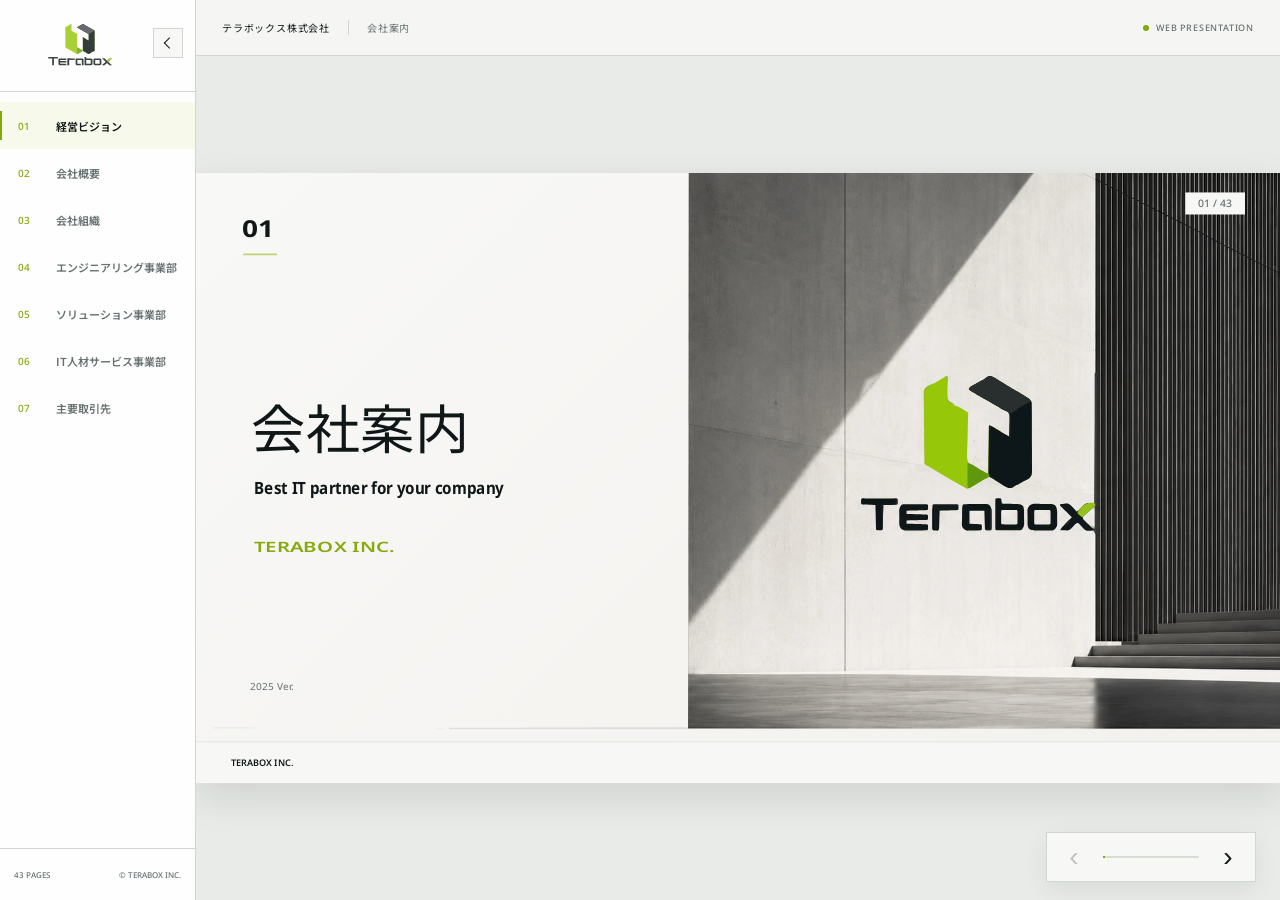
==== commit fbd89cea: "统一风格" ====
--- a/index.html
+++ b/index.html
@@ -1,85 +1,6615 @@
 <!doctype html>
 <html lang="ja">
-  <head>
-    <meta charset="UTF-8" />
-    <meta name="viewport" content="width=device-width, initial-scale=1" />
-    <meta name="theme-color" content="#f7f8f5" />
-    <meta
-      name="description"
-      content="テラボックス株式会社 会社案内 — HTML Presentation"
-    />
-    <title>テラボックス株式会社｜会社案内</title>
-    <link rel="stylesheet" href="./style.css?v=20260828-13" />
-    <link rel="stylesheet" href="./fidelity.css?v=20260828-13" />
-  </head>
-  <body>
-    <div class="app" id="app">
-      <aside class="rail" id="rail" aria-label="スライドナビゲーション">
-        <div class="rail__brand">
-          <img src="./assets/images/s01-01.png" alt="Terabox" />
-        </div>
+<head>
+<meta charset="utf-8">
+<meta name="viewport" content="width=device-width,initial-scale=1,viewport-fit=cover">
+<meta name="theme-color" content="#f7f8f5">
+<meta name="description" content="テラボックス株式会社 会社案内。経営ビジョン、会社概要、エンジニアリング、ソリューション、IT人材サービス。">
+<title>テラボックス株式会社｜会社案内</title>
+<link rel="icon" href="data:image/svg+xml,%3Csvg xmlns='http://www.w3.org/2000/svg' viewBox='0 0 32 32'%3E%3Cpath fill='%239cc512' d='M3 8 12 3v9l8 5v12L3 20z'/%3E%3Cpath fill='%2310191a' d='m20 3 9 6v17l-9 6V17l-6-5z'/%3E%3C/svg%3E">
+<!-- Copyright 2014-2021 Adobe (http://www.adobe.com/), with Reserved Font Name 'Source'
 
-        <button
-          class="rail__toggle"
-          id="railToggle"
-          type="button"
-          aria-label="ナビゲーションを折りたたむ"
-          aria-expanded="true"
-        >
-          <span class="rail__toggle-icon" aria-hidden="true"></span>
-        </button>
+This Font Software is licensed under the SIL Open Font License, Version 1.1.
+This license is copied below, and is also available with a FAQ at:
+https://scripts.sil.org/OFL
 
-        <nav class="rail__nav" id="sectionNav" aria-label="章ナビゲーション"></nav>
 
-        <div class="rail__foot">
-          <span id="railCount">43 PAGES</span>
-          <span>© TERABOX INC.</span>
-        </div>
-      </aside>
+—————————————————————————————-
+SIL OPEN FONT LICENSE Version 1.1 - 26 February 2007
+—————————————————————————————-
 
-      <div class="workspace">
-        <header class="topbar">
-          <div class="topbar__company">テラボックス株式会社</div>
-          <div class="topbar__title">会社案内</div>
-          <button
-            class="topbar__layer-toggle"
-            id="layerToggle"
-            type="button"
-            aria-label="表示レイヤーを切り替える"
-          >
-            <span>LAYER</span>
-            <b id="layerModeLabel">合成</b>
-          </button>
-          <div class="topbar__mode"><i></i> WEB PRESENTATION</div>
-        </header>
+PREAMBLE
+The goals of the Open Font License (OFL) are to stimulate worldwide
+development of collaborative font projects, to support the font creation
+efforts of academic and linguistic communities, and to provide a free and
+open framework in which fonts may be shared and improved in partnership
+with others.
 
-        <main class="viewer" id="viewer">
-          <div class="stage-shell" id="stageShell">
-            <section
-              class="slide-stage"
-              id="slideStage"
-              aria-live="polite"
-              aria-label="スライド"
-            ></section>
-          </div>
-        </main>
+The OFL allows the licensed fonts to be used, studied, modified and
+redistributed freely as long as they are not sold by themselves. The
+fonts, including any derivative works, can be bundled, embedded, 
+redistributed and/or sold with any software provided that any reserved
+names are not used by derivative works. The fonts and derivatives,
+however, cannot be released under any other type of license. The
+requirement for fonts to remain under this license does not apply
+to any document created using the fonts or their derivatives.
 
-        <div class="pager" aria-label="ページ切替">
-          <button id="prevSlide" type="button" aria-label="前のページ">‹</button>
-          <div class="pager__status">
-            <span id="pageCurrent">01</span>
-            <span class="pager__slash">/</span>
-            <span id="pageTotal">43</span>
-          </div>
-          <div class="pager__track" aria-hidden="true">
-            <span id="pageProgress"></span>
-          </div>
-          <button id="nextSlide" type="button" aria-label="次のページ">›</button>
-        </div>
-      </div>
-    </div>
+DEFINITIONS
+"Font Software" refers to the set of files released by the Copyright
+Holder(s) under this license and clearly marked as such. This may
+include source files, build scripts and documentation.
 
-    <noscript>このプレゼンテーションの表示には JavaScript が必要です。</noscript>
-    <script src="./app.js?v=20260828-13" defer></script>
-  </body>
+"Reserved Font Name" refers to any names specified as such after the
+copyright statement(s).
+
+"Original Version" refers to the collection of Font Software components as
+distributed by the Copyright Holder(s).
+
+"Modified Version" refers to any derivative made by adding to, deleting,
+or substituting — in part or in whole — any of the components of the
+Original Version, by changing formats or by porting the Font Software to a
+new environment.
+
+"Author" refers to any designer, engineer, programmer, technical
+writer or other person who contributed to the Font Software.
+
+PERMISSION & CONDITIONS
+Permission is hereby granted, free of charge, to any person obtaining
+a copy of the Font Software, to use, study, copy, merge, embed, modify,
+redistribute, and sell modified and unmodified copies of the Font
+Software, subject to the following conditions:
+
+1) Neither the Font Software nor any of its individual components,
+in Original or Modified Versions, may be sold by itself.
+
+2) Original or Modified Versions of the Font Software may be bundled,
+redistributed and/or sold with any software, provided that each copy
+contains the above copyright notice and this license. These can be
+included either as stand-alone text files, human-readable headers or
+in the appropriate machine-readable metadata fields within text or
+binary files as long as those fields can be easily viewed by the user.
+
+3) No Modified Version of the Font Software may use the Reserved Font
+Name(s) unless explicit written permission is granted by the corresponding
+Copyright Holder. This restriction only applies to the primary font name as
+presented to the users.
+
+4) The name(s) of the Copyright Holder(s) or the Author(s) of the Font
+Software shall not be used to promote, endorse or advertise any
+Modified Version, except to acknowledge the contribution(s) of the
+Copyright Holder(s) and the Author(s) or with their explicit written
+permission.
+
+5) The Font Software, modified or unmodified, in part or in whole,
+must be distributed entirely under this license, and must not be
+distributed under any other license. The requirement for fonts to
+remain under this license does not apply to any document created
+using the Font Software.
+
+TERMINATION
+This license becomes null and void if any of the above conditions are
+not met.
+
+DISCLAIMER
+THE FONT SOFTWARE IS PROVIDED "AS IS", WITHOUT WARRANTY OF ANY KIND,
+EXPRESS OR IMPLIED, INCLUDING BUT NOT LIMITED TO ANY WARRANTIES OF
+MERCHANTABILITY, FITNESS FOR A PARTICULAR PURPOSE AND NONINFRINGEMENT
+OF COPYRIGHT, PATENT, TRADEMARK, OR OTHER RIGHT. IN NO EVENT SHALL THE
+COPYRIGHT HOLDER BE LIABLE FOR ANY CLAIM, DAMAGES OR OTHER LIABILITY,
+INCLUDING ANY GENERAL, SPECIAL, INDIRECT, INCIDENTAL, OR CONSEQUENTIAL
+DAMAGES, WHETHER IN AN ACTION OF CONTRACT, TORT OR OTHERWISE, ARISING
+FROM, OUT OF THE USE OR INABILITY TO USE THE FONT SOFTWARE OR FROM
+OTHER DEALINGS IN THE FONT SOFTWARE.
+ -->
+<style>@font-face{font-family:SlideJP;font-style:normal;font-weight:100 900;src:url("[data-uri]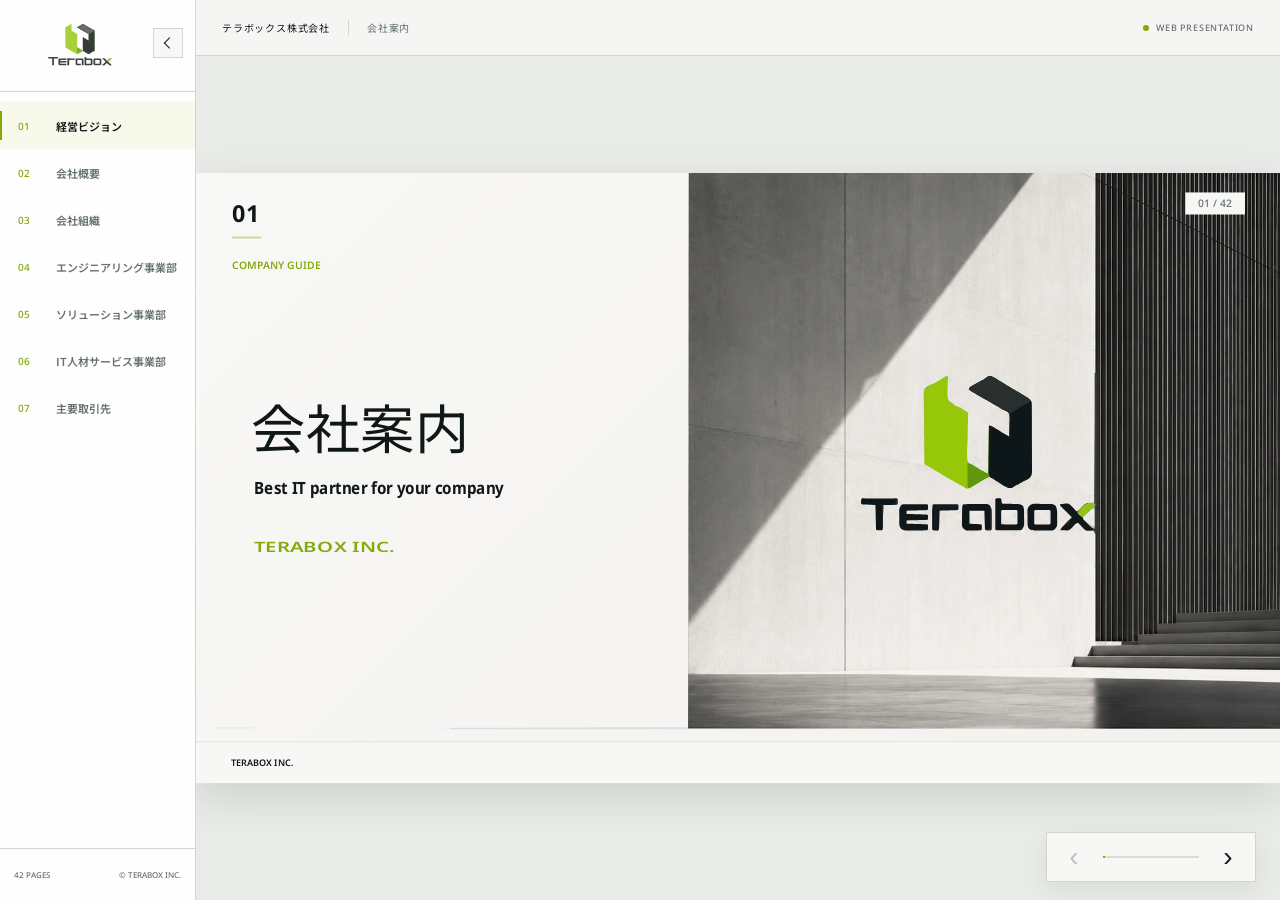
==== commit 3ea5e3a3: "细节修复" ====
--- a/index.html
+++ b/index.html
@@ -107,6 +107,15 @@
 @media(max-width:480px){.topbar-title{font-size:9px}.pager-track{width:38px}.pager{gap:7px}.pager button{width:28px;height:28px}}
 @media(prefers-reduced-motion:reduce){*{transition:none!important;scroll-behavior:auto!important}}
 .viewer{touch-action:pan-y pinch-zoom}
+.slide-kicker{position:absolute;z-index:4;left:56px;top:40px;height:114px;min-width:250px;color:#101718;white-space:nowrap}
+.slide-kicker-number{position:absolute;left:0;top:0;font:700 36px/44px SlideLatin,sans-serif;font-variant-numeric:tabular-nums}
+.section-entry-number{font:700 36px/44px SlideLatin,sans-serif;font-variant-numeric:tabular-nums}
+.chapter-entry-number{position:absolute;z-index:4;left:56px;top:40px;color:#fff}
+.slide-kicker-rule{position:absolute;left:0;top:58px;width:44px;height:3px;background:#c6d99b}
+.slide-kicker-label{position:absolute;left:0;top:91px;color:#86aa0d;font:600 16px/22px SlideLatin,sans-serif;letter-spacing:0}
+.engineering-title{position:absolute;z-index:4;left:56px;top:164px;margin:0;color:#101718;font:700 54px/76px SlideJP,sans-serif;letter-spacing:0;white-space:nowrap}
+.engineering-title-rule{position:absolute;left:56px;top:246px;width:44px;height:3px;background:#a9c76a}
+.chapter-row-number{position:absolute;z-index:4;display:block;min-width:70px;height:44px;color:#86aa0d;font:700 32px/44px SlideLatin,sans-serif;font-variant-numeric:tabular-nums;white-space:nowrap}
 .pager{left:auto;right:24px;bottom:18px;transform:none;gap:14px;padding:9px 12px;background:#f7f8f5;color:#101718;border-color:#d0d6d2;border-radius:0;backdrop-filter:none}
 .pager button{width:30px;height:30px;color:#101718;font:300 28px/1 Arial}
 .pager-track{width:96px;background:#d7ddd5}.pager-track span{background:#86aa0d}
@@ -329,19 +338,19 @@
 </svg></a>
   <button class="rail-toggle" id="railToggle" type="button" aria-expanded="true" aria-label="ナビゲーションを折りたたむ"><span aria-hidden="true"></span></button>
   <nav class="rail-nav" id="sectionNav" aria-label="章ナビゲーション"></nav>
-  <div class="rail-foot"><span>43 PAGES</span><span>© TERABOX INC.</span></div>
+  <div class="rail-foot"><span>42 PAGES</span><span>© TERABOX INC.</span></div>
  </aside>
  <div class="workspace">
   <header class="topbar"><span class="topbar-company">テラボックス株式会社</span><span class="topbar-title">会社案内</span><span class="topbar-mode"><i></i>WEB PRESENTATION</span></header>
-  <main class="viewer" id="viewer" aria-label="会社案内"><div class="stage-shell" id="stageShell"><div class="slide-stage" id="slideStage"><article class="slide" id="slide-1" data-page="1" aria-label="1 / 43 — 会社案内"><div class="page-root" style="width:1672px;height:941px;transform:scale(1.0,1.0)"><!-- Generator: visioncortex VTracer 0.6.12 -->
-<svg class="drawing" aria-hidden="true" viewBox="0 0 1672 941" version="1.1" xmlns="http://www.w3.org/2000/svg" width="1672" height="941">
+  <main class="viewer" id="viewer" aria-label="会社案内"><div class="stage-shell" id="stageShell"><div class="slide-stage" id="slideStage"><article class="slide content-slide" id="slide-1" data-page="1" data-source-page="1" data-section="01" aria-label="1 / 42 — 会社案内"><div class="page-root" style="width:1672px;height:941px;transform:scale(1.0,1.0)"><!-- Generator: visioncortex VTracer 0.6.12 -->
+<svg class="drawing" aria-hidden="true" viewBox="0 0 1672 941" version="1.1" xmlns="http://www.w3.org/2000/svg" width="1672" height="941"><defs><clipPath id="shared-rules-clip-1"><path clip-rule="evenodd" d="M0 0H1672V941H0ZM0 0H250.0V160.0H0Z"/></clipPath></defs><g clip-path="url(#shared-rules-clip-1)">
 <path d="M0 0 C-1 1 -1 1 -3.5 1.1 C-4.6 1.1 -5.7 1.1 -6.9 1.1 C-7.5 1.1 -8.1 1.1 -8.8 1.1 C-10.9 1.1 -13 1.1 -15.1 1.1 C-16.7 1.1 -18.2 1.1 -19.7 1.1 C-23.9 1.1 -28.1 1.1 -32.3 1.1 C-36.8 1.1 -41.4 1.1 -45.9 1.1 C-53.7 1.1 -61.6 1.1 -69.4 1.1 C-80.8 1.1 -92.1 1.1 -103.5 1.1 C-121.9 1.1 -140.3 1.1 -158.7 1.1 C-176.6 1.1 -194.5 1.1 -212.4 1.1 C-213 1.1 -213 1.1 -215.7 1.1 C-221.3 1.1 -226.8 1.1 -232.3 1.1 C-278.2 1 -324.1 1 -370 1 C-369.7 0.3 -369.3 -0.3 -369 -1 C-366.5 -1.3 -366.5 -1.3 -363.2 -1.3 C-362.9 -1.3 -362.9 -1.3 -361.3 -1.3 C-359.2 -1.3 -357.1 -1.3 -355 -1.3 C-353.5 -1.3 -352 -1.3 -350.5 -1.3 C-346.3 -1.3 -342.2 -1.3 -338 -1.3 C-333.5 -1.4 -329 -1.4 -324.5 -1.4 C-315.7 -1.4 -306.9 -1.4 -298.2 -1.5 C-291 -1.5 -283.9 -1.5 -276.7 -1.5 C-275.7 -1.5 -274.7 -1.5 -273.6 -1.5 C-271.6 -1.5 -269.5 -1.5 -267.5 -1.5 C-248.1 -1.6 -228.8 -1.7 -209.4 -1.7 C-192.8 -1.7 -176.2 -1.8 -159.5 -1.8 C-140.3 -1.9 -121 -2 -101.7 -2 C-99.7 -2 -97.6 -2 -95.5 -2 C-94.5 -2 -93.5 -2 -92.5 -2 C-85.3 -2 -78.2 -2.1 -71.1 -2.1 C-62.4 -2.1 -53.7 -2.1 -45 -2.2 C-40.5 -2.2 -36.1 -2.2 -31.7 -2.2 C-27.6 -2.2 -23.5 -2.2 -19.5 -2.2 C-18 -2.2 -16.5 -2.2 -15.1 -2.2 C-13.1 -2.2 -11.1 -2.2 -9.1 -2.2 C-8 -2.2 -6.9 -2.2 -5.7 -2.2 C-3.1 -2 -2 -1.7 0 0 Z " fill="#DDDDDD" transform="translate(760,857)"/>
 <path d="M0 0 C17.2 0 34.3 0 52 0 C52 1 52 2 52 3 C34.8 3 17.7 3 0 3 C0 2 0 1 0 0 Z " fill="#BED375" transform="translate(73,124)"/>
 <path d="M0 0 C19.1 0 38.3 0 58 0 C58 0.7 58 1.3 58 2 C38.9 2 19.7 2 0 2 C0 1.3 0 0.7 0 0 Z " fill="#E9E9E9" transform="translate(27,855)"/>
 <path d="M0 0 C3.3 0 6.6 0 10 0 C10 0.7 10 1.3 10 2 C6.7 2 3.4 2 0 2 C0 1.3 0 0.7 0 0 Z " fill="#EDEDED" transform="translate(372,856)"/>
 <path d="M0 0 C2.6 -0.1 2.6 -0.1 5 0 C5 0.7 5 1.3 5 2 C3 2 1 2 -1 2 C-0.7 1.3 -0.3 0.7 0 0 Z " fill="#EDEDED" transform="translate(87,855)"/>
 <path d="M0 0 C1 0.3 2 0.7 3 1 C2 1.3 1 1.7 0 2 C0 1.3 0 0.7 0 0 Z " fill="#EDEDED" transform="translate(95,855)"/>
-</svg><img class="photo" data-element="photograph" style="left:759px;top:0px;width:913px;height:857px" width="913" height="857" alt="建築空間" src="[data-uri]" draggable="false"><!-- Generator: visioncortex VTracer 0.6.12 -->
+</g></svg><img class="photo" data-element="photograph" style="left:759px;top:0px;width:913px;height:857px" width="913" height="857" alt="建築空間" src="[data-uri]" draggable="false"><!-- Generator: visioncortex VTracer 0.6.12 -->
 <svg class="vector-logo" role="img" aria-label="Terabox" data-element="logo" viewBox="0 0 367 248" style="left:1022px;top:308px;width:367px;height:248px" version="1.1" xmlns="http://www.w3.org/2000/svg" width="367" height="248">
 <path d="M0 0 C1 0.3 2 0.7 3 1 C2.9 2.1 2.9 3.1 2.8 4.2 C1.6 33.5 1.6 33.5 5.4 40.6 C8.9 44.2 13.1 45.8 17.8 47.2 C21.4 48.5 24.3 50.5 27.4 52.6 C28.5 53.2 29.6 53.9 30.6 54.5 C33 56 33 56 34 57 C34 59.3 34 61.6 33.9 64 C33.8 65.5 33.8 67 33.7 68.5 C33.7 69.3 33.6 70.1 33.6 71 C33.5 76.2 33.4 81.3 33.3 86.5 C33.3 91.1 33.2 95.6 33 100.2 C31.7 130.5 31.7 130.5 37.1 136.9 C42.1 141.3 47.7 144 54.1 146 C57.9 147.3 61.4 149.2 65 151 C65.3 126.6 65.7 102.2 66 77 C69.6 77 70.8 77.9 73.9 79.7 C74.8 80.3 75.8 80.8 76.7 81.4 C77.7 82 78.7 82.6 79.8 83.2 C81.7 84.4 83.7 85.6 85.6 86.8 C86.5 87.3 87.3 87.8 88.2 88.4 C91.5 90.3 94.7 92.1 98 94 C98.1 89 98.1 84 98.1 78.9 C98.1 77.2 98.1 75.5 98.1 73.8 C98.3 59.8 98.3 59.8 95.3 55.8 C93 54.1 90.6 53.1 88 52 C86.1 50.9 84.2 49.8 82.3 48.6 C81.2 48 80.2 47.4 79.2 46.8 C76.4 45.3 73.6 43.7 70.8 42.1 C69.6 41.4 68.5 40.7 67.3 40 C61.6 36.8 55.9 33.4 50.1 30.1 C48.6 29.2 47 28.3 45.5 27.4 C45 27.1 45 27.1 42.6 25.7 C41.8 25.2 41 24.8 40.1 24.3 C38.4 23.2 36.7 22.2 35 21 C36.2 17.3 37.1 17.1 40.3 15.3 C41.2 14.8 42.1 14.3 43.1 13.8 C44 13.2 45 12.7 45.9 12.2 C47.8 11.2 49.6 10.1 51.5 9.1 C51.9 8.9 51.9 8.9 54.2 7.6 C56.1 6.5 57.9 5.4 59.7 4.2 C60.6 3.6 61.4 3.1 62.3 2.5 C63.1 2 63.8 1.4 64.6 0.9 C68.1 -0.4 69.7 0.5 73 2 C75 3.1 77 4.2 78.9 5.5 C79.2 5.6 79.2 5.6 80.6 6.5 C82.4 7.6 84.2 8.7 86 9.8 C88.5 11.4 91 12.9 93.5 14.4 C94.2 14.8 94.8 15.2 95.5 15.6 C99.4 18.1 103.4 20.5 107.5 22.8 C108.4 23.4 109.4 24 110.4 24.5 C112.3 25.6 114.1 26.7 115.9 27.7 C116.7 28.2 117.5 28.7 118.4 29.2 C119.1 29.6 119.8 30 120.5 30.4 C121.3 30.9 122.2 31.5 123 32 C123.6 32.4 124.3 32.7 125 33.1 C128.2 35.1 130.6 36.6 131.8 40.4 C132.1 43.3 132.1 46.2 132.1 49.2 C132.1 50.3 132.1 51.4 132.1 52.6 C132.2 55.7 132.2 58.7 132.2 61.8 C132.2 64.3 132.2 66.9 132.2 69.4 C132.2 75.5 132.2 81.5 132.2 87.6 C132.2 93.8 132.2 100 132.3 106.2 C132.4 111.6 132.4 116.9 132.4 122.3 C132.4 125.5 132.4 128.7 132.4 131.9 C132.7 152.8 132.7 152.8 128.6 157.3 C126 159.5 123.2 160.8 120 162 C118.5 162.9 117 163.8 115.5 164.7 C114.2 165.4 112.8 166.2 111.5 166.9 C110.1 167.6 108.8 168.4 107.4 169.1 C106.8 169.4 106.2 169.7 105.6 170.1 C104 171 104 171 102.5 172.1 C100.3 173.4 98.5 173.1 96.1 172.7 C91.5 171.2 87.5 168.3 83.4 165.6 C81.5 164.5 79.7 163.3 77.8 162.1 C77.4 161.8 77.4 161.8 75.4 160.5 C74.6 160 73.8 159.5 73 159 C72.2 158.4 71.4 157.8 70.5 157.2 C68 156 68 156 65.6 156.1 C62.2 157.3 59.4 159 56.3 160.9 C55.1 161.7 53.8 162.4 52.5 163.2 C50.5 164.5 48.5 165.7 46.5 166.9 C44.6 168.1 42.6 169.3 40.7 170.5 C40.1 170.9 39.5 171.3 38.9 171.7 C36 173.4 34.6 174.1 31.3 173.3 C30.6 172.9 29.8 172.5 29 172 C28.3 171.7 27.7 171.4 27 171 C24.8 169.8 22.6 168.6 20.4 167.4 C19.5 166.9 18.7 166.4 17.8 165.9 C9 161 0.3 155.9 -8.4 150.7 C-9.5 150.1 -10.6 149.4 -11.8 148.7 C-12 148.5 -12 148.5 -13.4 147.7 C-18.3 144.8 -23.3 141.9 -28.3 139.1 C-31.9 137.1 -31.9 137.1 -33 136 C-33.1 134.5 -33.2 133 -33.2 131.5 C-33.2 130.6 -33.2 129.6 -33.3 128.6 C-33.3 127.5 -33.3 126.5 -33.3 125.4 C-33.3 124.2 -33.4 123.1 -33.4 122 C-33.6 111.6 -33.7 101.3 -33.8 91 C-33.8 83.3 -33.9 75.7 -34.1 68 C-34.2 62.7 -34.2 57.3 -34.3 51.9 C-34.3 48.7 -34.3 45.5 -34.4 42.3 C-34.9 22.8 -34.9 22.8 -31.7 18.2 C-28.8 15.4 -25.5 13.8 -21.6 12.6 C-19.1 11.7 -16.9 10.3 -14.6 8.8 C-13 7.9 -11.4 7 -9.8 6.1 C-8.1 5.1 -6.4 4.2 -4.8 3.2 C-4.1 2.8 -3.4 2.4 -2.7 2 C-1 1 -1 1 0 0 Z " fill="#97C709" transform="translate(135,5)"/>
 <path d="M0 0 C2 1.1 4 2.2 5.9 3.5 C6.5 3.8 7 4.1 7.6 4.5 C9.4 5.6 11.2 6.7 13 7.8 C15.5 9.4 18 10.9 20.5 12.4 C21.2 12.8 21.8 13.2 22.5 13.6 C26.4 16.1 30.4 18.5 34.5 20.8 C35.4 21.4 36.4 22 37.4 22.5 C39.3 23.6 41.1 24.7 42.9 25.7 C43.7 26.2 44.5 26.7 45.4 27.2 C46.1 27.6 46.8 28 47.5 28.4 C48.3 28.9 49.2 29.5 50 30 C50.6 30.4 51.3 30.7 52 31.1 C55.2 33.1 57.6 34.6 58.8 38.4 C59.1 41.3 59.1 44.2 59.1 47.2 C59.1 48.3 59.1 49.4 59.1 50.6 C59.2 53.7 59.2 56.7 59.2 59.8 C59.2 62.3 59.2 64.9 59.2 67.4 C59.2 73.5 59.2 79.5 59.2 85.6 C59.2 91.8 59.2 98 59.3 104.2 C59.4 109.6 59.4 114.9 59.4 120.3 C59.4 123.5 59.4 126.7 59.4 129.9 C59.7 150.8 59.7 150.8 55.6 155.3 C53 157.5 50.2 158.8 47 160 C45.5 160.9 44 161.8 42.5 162.7 C41.2 163.4 39.8 164.2 38.5 164.9 C37.1 165.6 35.8 166.4 34.4 167.1 C33.8 167.4 33.2 167.7 32.6 168.1 C31 169 31 169 29.5 170.1 C27.3 171.4 25.5 171.1 23.1 170.7 C18.5 169.2 14.5 166.4 10.5 163.8 C10 163.5 10 163.5 7.7 162 C5.1 160.4 2.6 158.7 0 157 C-0.6 156.7 -1.2 156.3 -1.8 156 C-6.6 153 -6.6 153 -7.6 150.3 C-7.9 148.3 -7.9 146.4 -7.8 144.4 C-7.8 143.6 -7.8 142.9 -7.8 142.1 C-7.8 139.6 -7.7 137.1 -7.7 134.7 C-7.7 132.9 -7.7 131.2 -7.7 129.5 C-7.6 125 -7.6 120.5 -7.5 116 C-7.4 111.4 -7.4 106.7 -7.3 102.1 C-7.3 93.1 -7.1 84 -7 75 C-3.4 75 -2.2 75.9 0.9 77.7 C1.8 78.3 2.8 78.8 3.7 79.4 C4.7 80 5.7 80.6 6.8 81.2 C8.7 82.4 10.7 83.6 12.6 84.8 C13 85 13 85 15.2 86.4 C18.5 88.3 21.7 90.1 25 92 C25.1 87 25.1 82 25.1 76.9 C25.1 75.2 25.1 73.5 25.1 71.8 C25.3 57.8 25.3 57.8 22.3 53.8 C20 52.1 17.6 51.1 15 50 C13.1 48.9 11.2 47.8 9.3 46.6 C8.2 46 7.2 45.4 6.2 44.8 C3.4 43.3 0.6 41.7 -2.2 40.1 C-3.4 39.4 -4.5 38.7 -5.7 38 C-11.4 34.8 -17.1 31.4 -22.9 28.1 C-24.4 27.2 -26 26.3 -27.5 25.4 C-28.5 24.8 -29.4 24.3 -30.4 23.7 C-31.2 23.2 -32 22.8 -32.9 22.3 C-34.6 21.2 -36.3 20.2 -38 19 C-36.8 15.3 -35.9 15.1 -32.7 13.3 C-31.8 12.8 -30.9 12.3 -29.9 11.8 C-29 11.2 -28 10.7 -27.1 10.2 C-25.2 9.2 -23.4 8.1 -21.5 7.1 C-20.6 6.6 -19.7 6.1 -18.8 5.6 C-16.9 4.5 -15.1 3.4 -13.3 2.2 C-12.9 1.9 -12.9 1.9 -10.7 0.5 C-9.9 -0 -9.2 -0.6 -8.4 -1.1 C-4.9 -2.4 -3.3 -1.5 0 0 Z " fill="#0D1618" transform="translate(208,7)"/>
@@ -380,100 +389,9 @@
 <path d="M0 0 C1 0.7 2 1.3 3 2 C0.7 2.3 -1.6 2.7 -4 3 C-2.7 2 -1.4 1 0 0 Z " fill="#2D3233" transform="translate(192,11)"/>
 <path d="M0 0 C1.3 0.3 2.6 0.7 4 1 C3.7 2 3.3 3 3 4 C1.5 3.1 1.5 3.1 0 2 C0 1.3 0 0.7 0 0 Z " fill="#191C1E" transform="translate(311,203)"/>
 <path d="M0 0 C0.8 0.3 0.8 0.3 5 2 C3.7 2.3 2.4 2.7 1 3 C0.7 2 0.3 1 0 0 Z " fill="#6F9832" transform="translate(175,143)"/>
-</svg><p class="copy type-slide-index" data-element="text" data-type="slide-index" data-type-size="36" data-page-scale="1.0" data-source-y="69" data-source-height="31" data-key="manual-2" data-font="SlideLatin" data-weight="700" style="left:72px;top:69px;width:42px;height:31px;color:#101718"><svg xmlns="http://www.w3.org/2000/svg" width="100%" height="100%" preserveAspectRatio="none" overflow="visible"><text font-family="SlideLatin" font-weight="700" font-size="100" fill="currentColor">01</text></svg></p><h1 class="copy type-cover-title" data-element="text" data-type="cover-title" data-type-size="82" data-page-scale="1.0" data-source-y="354" data-source-height="80" data-key="manual-0" data-font="SlideJP" data-weight="400" style="left:87px;top:354px;width:325px;height:80px;color:#101718"><svg xmlns="http://www.w3.org/2000/svg" width="100%" height="100%" preserveAspectRatio="none" overflow="visible"><text font-family="SlideJP" font-weight="400" font-size="100" fill="currentColor">会社案内</text></svg></h1><h2 class="copy type-section-title" data-element="text" data-type="section-title" data-type-size="26" data-page-scale="1.0" data-source-y="476.0" data-source-height="25.0" data-key="ocr-2" data-font="SlideLatin" data-weight="700" style="left:91.0px;top:476.0px;width:388.0px;height:25.0px;color:#101718"><svg xmlns="http://www.w3.org/2000/svg" width="100%" height="100%" preserveAspectRatio="none" overflow="visible"><text font-family="SlideLatin" font-weight="700" font-size="100" fill="currentColor">Best IT partner for your company</text></svg></h2><h2 class="copy type-item-title" data-element="text" data-type="item-title" data-type-size="22" data-page-scale="1.0" data-source-y="564" data-source-height="24" data-key="manual-1" data-font="SlideLatin" data-weight="600" style="left:89px;top:564px;width:214px;height:24px;color:#86aa0d"><svg xmlns="http://www.w3.org/2000/svg" width="100%" height="100%" preserveAspectRatio="none" overflow="visible"><text font-family="SlideLatin" font-weight="600" font-size="100" fill="currentColor">TERABOX INC.</text></svg></h2><p class="copy type-caption" data-element="text" data-type="caption" data-type-size="15" data-page-scale="1.0" data-source-y="787.0" data-source-height="12.0" data-key="ocr-4" data-font="SlideLatin" data-weight="400" style="left:83.0px;top:787.0px;width:66.0px;height:12.0px;color:#657170"><svg xmlns="http://www.w3.org/2000/svg" width="100%" height="100%" preserveAspectRatio="none" overflow="visible"><text font-family="SlideLatin" font-weight="400" font-size="100" fill="currentColor">2025 Ver.</text></svg></p></div><div class="slide-page-number" aria-label="ページ 1 / 43">01 / 43</div><footer class="slide-footer"><span class="slide-footer-brand">TERABOX INC.</span></footer></article>
-<article class="slide" id="slide-2" data-page="2" aria-label="2 / 43 — 目次" hidden><div class="page-root" style="width:1672px;height:941px;transform:scale(1.0,1.0)"><!-- Generator: visioncortex VTracer 0.6.12 -->
-<svg class="drawing" aria-hidden="true" viewBox="0 0 1672 941" version="1.1" xmlns="http://www.w3.org/2000/svg" width="1672" height="941">
-<path d="M0 0 C0 163.7 0 327.4 0 496 C-1.7 496 -3.3 496 -5 496 C-6.8 494.2 -6.1 492 -6.1 489.6 C-6.1 488.8 -6.1 488.1 -6.1 487.3 C-6.1 486.8 -6.1 486.8 -6.1 484.8 C-6.2 482 -6.2 479.2 -6.2 476.4 C-6.2 474.3 -6.2 472.3 -6.2 470.3 C-6.2 464.8 -6.2 459.2 -6.2 453.6 C-6.2 448.3 -6.2 442.9 -6.2 437.5 C-6.2 423.1 -6.3 408.7 -6.3 394.3 C-6.3 389.5 -6.3 384.8 -6.3 380 C-6.3 354.6 -6.3 329.3 -6.3 304 C-6.3 298.1 -6.3 292.2 -6.4 286.3 C-6.4 286 -6.4 286 -6.4 284.1 C-6.4 260.5 -6.4 236.8 -6.4 213.1 C-6.5 188.8 -6.5 164.5 -6.5 140.1 C-6.5 136.7 -6.5 133.3 -6.5 129.8 C-6.5 129.2 -6.5 128.5 -6.5 127.8 C-6.5 116.9 -6.5 106 -6.6 95.1 C-6.6 84.2 -6.6 73.3 -6.6 62.3 C-6.6 56.4 -6.6 50.5 -6.6 44.5 C-6.6 39.1 -6.6 33.7 -6.6 28.3 C-6.6 26.3 -6.6 24.3 -6.6 22.4 C-6.6 19.7 -6.6 17 -6.6 14.4 C-6.6 13.6 -6.6 12.8 -6.7 12 C-6.6 7.2 -5.5 4.6 -2.2 1 C-1 0 -1 0 0 0 Z " fill="#8D8D8D" transform="translate(1672,219)"/>
-<path d="M0 0 C246.8 0 493.7 0 748 0 C748 0.7 748 1.3 748 2 C501.2 2 254.3 2 0 2 C0 1.3 0 0.7 0 0 Z " fill="#E2E2E2" transform="translate(85,560)"/>
-<path d="M0 0 C246.8 0 493.7 0 748 0 C748 0.7 748 1.3 748 2 C501.2 2 254.3 2 0 2 C0 1.3 0 0.7 0 0 Z " fill="#E5E5E5" transform="translate(85,492)"/>
-<path d="M0 0 C245.2 0 490.4 0 743 0 C743 0.7 743 1.3 743 2 C497.8 2 252.6 2 0 2 C0 1.3 0 0.7 0 0 Z " fill="#E8E8E8" transform="translate(857,870)"/>
-<path d="M0 0 C0.1 24.9 0.2 49.8 0.2 74.8 C0.2 77.7 0.2 80.6 0.2 83.6 C0.2 84.2 0.2 84.7 0.2 85.3 C0.2 94.8 0.3 104.3 0.3 113.8 C0.3 123.5 0.4 133.3 0.4 143 C0.4 148.5 0.4 153.9 0.4 159.4 C0.4 164.5 0.5 169.7 0.5 174.8 C0.5 176.7 0.5 178.6 0.5 180.5 C0.5 183.1 0.5 185.6 0.5 188.2 C0.5 189 0.5 189.7 0.5 190.5 C0.5 192.6 0.5 192.6 0 196 C-2 197.8 -2 197.8 -4 199 C-4.8 201.7 -4.8 201.7 -5 204 C-5.3 204 -5.7 204 -6 204 C-6.1 178.9 -6.2 153.8 -6.3 128.6 C-6.3 125.7 -6.3 122.7 -6.3 119.7 C-6.3 119.1 -6.3 118.6 -6.3 117.9 C-6.3 108.4 -6.3 98.8 -6.4 89.3 C-6.4 79.5 -6.5 69.6 -6.5 59.8 C-6.5 54.3 -6.5 48.8 -6.5 43.3 C-6.6 38.1 -6.6 32.9 -6.6 27.7 C-6.6 25.8 -6.6 23.9 -6.6 22 C-6.6 19.4 -6.6 16.8 -6.6 14.2 C-6.6 13.5 -6.6 12.7 -6.6 12 C-6.6 7.1 -5.5 4.6 -2.2 1 C-1 0 -1 0 0 0 Z " fill="#C3C3C3" transform="translate(1672,219)"/>
-<path d="M0 0 C187.8 0 375.5 0 569 0 C569 0.7 569 1.3 569 2 C381.2 2 193.5 2 0 2 C0 1.3 0 0.7 0 0 Z " fill="#E7E7E7" transform="translate(278,870)"/>
-<path d="M0 0 C0.7 0 1.3 0 2 0 C2 42.9 2 85.8 2 130 C0.3 130 -1.3 130 -3 130 C-4.6 128.4 -4.1 126.8 -4.1 124.6 C-4.1 124.1 -4.1 124.1 -4.1 121.7 C-4.1 120.6 -4.1 119.6 -4.1 118.5 C-4.1 117.4 -4.2 116.3 -4.2 115.2 C-4.2 112.1 -4.2 109.1 -4.2 106 C-4.2 104.1 -4.2 102.2 -4.2 100.3 C-4.2 93.7 -4.2 87 -4.2 80.4 C-4.2 74.2 -4.2 68 -4.2 61.9 C-4.2 56.6 -4.2 51.2 -4.2 45.9 C-4.2 42.8 -4.2 39.6 -4.2 36.4 C-4.3 32.9 -4.2 29.3 -4.2 25.8 C-4.2 24.8 -4.3 23.7 -4.3 22.7 C-4.2 4.7 -4.2 4.7 0 0 Z " fill="#707070" transform="translate(1670,585)"/>
-<path d="M0 0 C0 34 0 68 0 103 C-1.7 103 -3.3 103 -5 103 C-6.5 101.5 -6.1 100.2 -6.1 98.1 C-6.1 97.7 -6.1 97.7 -6.1 95.6 C-6.1 94.7 -6.1 93.8 -6.1 92.8 C-6.1 91.9 -6.1 90.9 -6.1 89.9 C-6.1 86.7 -6.1 83.5 -6.1 80.3 C-6.1 78.1 -6.1 75.9 -6.1 73.7 C-6.1 69 -6.1 64.4 -6.1 59.7 C-6.1 54.4 -6.1 49 -6.1 43.6 C-6.1 38.4 -6.1 33.3 -6.1 28.1 C-6.1 25.9 -6.1 23.7 -6.1 21.5 C-6.1 18.4 -6.1 15.4 -6.1 12.3 C-6.1 11.4 -6.1 10.5 -6.1 9.5 C-6.1 8.7 -6.1 7.9 -6.1 7 C-6.1 6.3 -6.1 5.5 -6.1 4.8 C-6 3 -6 3 -5 1 C-3.3 0.5 -1.8 0 0 0 Z " fill="#676765" transform="translate(1672,744)"/>
-<path d="M0 0 C0.4 0 0.4 0 2.4 0.1 C2.5 11.1 2.6 22.1 2.6 33.2 C2.7 38.3 2.7 43.4 2.7 48.5 C2.8 53.5 2.8 58.4 2.8 63.3 C2.8 65.2 2.8 67.1 2.9 69 C2.9 71.6 2.9 74.3 2.9 76.9 C2.9 77.7 2.9 78.5 2.9 79.3 C2.9 81.3 2.9 83.1 2.4 85.1 C0.5 86.9 0.5 86.9 -1.6 88.1 C-2.3 90.8 -2.3 90.8 -2.6 93.1 C-2.9 93.1 -3.2 93.1 -3.6 93.1 C-3.6 81.1 -3.6 69.1 -3.6 57.1 C-3.6 51.6 -3.6 46 -3.6 40.4 C-3.6 35.1 -3.7 29.7 -3.7 24.4 C-3.7 22.3 -3.7 20.3 -3.7 18.2 C-3.7 15.3 -3.7 12.5 -3.7 9.6 C-3.7 8.8 -3.7 7.9 -3.7 7 C-3.7 6.2 -3.7 5.5 -3.7 4.7 C-3.7 4 -3.7 3.3 -3.7 2.6 C-3.5 -0.1 -2.7 0.1 0 0 Z " fill="#ABABAB" transform="translate(1669.5625,329.9375)"/>
-<path d="M0 0 C63.4 0 126.7 0 192 0 C192 0.7 192 1.3 192 2 C128.6 2 65.3 2 0 2 C0 1.3 0 0.7 0 0 Z " fill="#E6E6E6" transform="translate(84,870)"/>
-<path d="M0 0 C54.8 0 109.6 0 166 0 C165.7 0.7 165.3 1.3 165 2 C162.9 2.2 160.9 2.3 158.8 2.3 C158.1 2.3 157.5 2.3 156.8 2.3 C154.6 2.3 152.4 2.3 150.2 2.3 C148.6 2.3 147 2.3 145.4 2.3 C141.1 2.3 136.8 2.3 132.5 2.3 C128 2.3 123.5 2.3 119 2.3 C111.5 2.3 103.9 2.3 96.4 2.3 C87.6 2.2 78.9 2.3 70.1 2.3 C62.6 2.3 55.1 2.3 47.6 2.3 C43.2 2.3 38.7 2.3 34.2 2.3 C30 2.3 25.8 2.3 21.6 2.3 C20 2.3 18.5 2.3 16.9 2.3 C14.8 2.3 12.7 2.3 10.6 2.3 C10.3 2.3 10.3 2.3 8.7 2.3 C5 2.2 3.5 1.8 0 0 Z " fill="#EAEAEA" transform="translate(461,424)"/>
-<path d="M0 0 C27.1 0 54.1 0 82 0 C82 1 82 2 82 3 C54.9 3 27.9 3 0 3 C0 2 0 1 0 0 Z " fill="#C5D693" transform="translate(84,155)"/>
-<path d="M0 0 C39.9 0 79.9 0 121 0 C121 0.7 121 1.3 121 2 C105.4 2 89.7 2.1 74.1 2.1 C66.9 2.1 59.6 2.1 52.3 2.2 C46 2.2 39.7 2.2 33.4 2.2 C30 2.2 26.7 2.2 23.3 2.2 C20.2 2.2 17 2.2 13.9 2.2 C12.2 2.2 10.5 2.2 8.7 2.2 C8.2 2.2 8.2 2.2 5.7 2.2 C5.2 2.2 5.2 2.2 3 2.2 C2.3 2.2 1.7 2.1 1 2 C0.7 1.3 0.3 0.7 0 0 Z " fill="#E8E8E8" transform="translate(628,424)"/>
-<path d="M0 0 C33.3 0 66.7 0 101 0 C100.7 0.7 100.3 1.3 100 2 C98.3 2.2 98.3 2.2 96.1 2.2 C95.2 2.2 94.4 2.2 93.5 2.2 C92.6 2.2 91.7 2.2 90.7 2.2 C89.7 2.2 88.8 2.2 87.8 2.2 C84.5 2.2 81.3 2.2 78 2.2 C75.8 2.2 73.5 2.2 71.3 2.2 C66 2.2 60.7 2.2 55.4 2.1 C49.4 2.1 43.3 2.1 37.3 2.1 C24.8 2.1 12.4 2 0 2 C0 1.3 0 0.7 0 0 Z " fill="#EBEBEB" transform="translate(359,424)"/>
-<path d="M0 0 C4.1 1.5 4.1 1.5 6 3 C6.6 5.6 6.7 7.3 6.6 9.9 C6.6 10.5 6.6 11.2 6.6 11.9 C6.5 14 6.5 16.1 6.4 18.2 C6.3 19.6 6.3 21.1 6.3 22.5 C6.2 26 6.1 29.5 6 33 C4.3 33 2.7 33 1 33 C0 32 0 32 -0.1 28.9 C-0.1 27.6 -0.1 26.3 -0.1 24.9 C-0.1 24.2 -0.1 23.5 -0.1 22.8 C-0.1 20.5 -0.1 18.2 -0.1 15.9 C-0.1 14.4 -0.1 12.9 -0 11.3 C-0 7.6 -0 3.8 0 0 Z " fill="#969696" transform="translate(1666,814)"/>
-<path d="M0 0 C31 0 62 0 94 0 C94 0.7 94 1.3 94 2 C81.9 2 69.8 2.1 57.7 2.1 C52.1 2.1 46.4 2.1 40.8 2.2 C35.4 2.2 30 2.2 24.5 2.2 C22.5 2.2 20.4 2.2 18.3 2.2 C15.4 2.2 12.5 2.2 9.7 2.2 C8.8 2.2 7.9 2.2 7 2.2 C6.2 2.2 5.5 2.2 4.7 2.2 C4 2.2 3.3 2.2 2.6 2.2 C2.1 2.2 1.5 2.1 1 2 C0.7 1.3 0.3 0.7 0 0 Z " fill="#E9E9E9" transform="translate(253,424)"/>
-<path d="M0 0 C1.7 0.3 3.3 0.7 5 1 C5 11.2 5 21.5 5 32 C3 31 1 30 -1 29 C-1.7 26.1 -1.7 26.1 -1.6 22.6 C-1.6 22 -1.6 21.4 -1.6 20.8 C-1.6 18.8 -1.5 16.8 -1.4 14.9 C-1.4 13.5 -1.4 12.2 -1.4 10.9 C-1.2 1.2 -1.2 1.2 0 0 Z " fill="#2D2B27" transform="translate(1667,785)"/>
-<path d="M0 0 C0.6 0 1.3 0 1.9 0 C2.3 0 2.3 0 4.2 -0 C4.6 0 4.6 0 6.6 0 C7.5 0 8.3 0 9.2 0 C12 0 14.8 0 17.6 0.1 C19.6 0.1 21.5 0.1 23.5 0.1 C28.6 0.1 33.7 0.1 38.9 0.1 C44.1 0.1 49.3 0.1 54.6 0.1 C64.8 0.2 75.1 0.2 85.4 0.2 C85.4 0.9 85.4 1.6 85.4 2.2 C56 2.2 26.7 2.2 -3.6 2.2 C-1.6 0.2 -1.6 0.2 0 0 Z " fill="#EAEAEA" transform="translate(139.6048069000244,423.75390434265137)"/>
-<path d="M0 0 C0.7 0.3 1.3 0.7 2 1 C2.2 3.5 2.2 3.5 2.2 6.8 C2.2 7.4 2.2 7.9 2.2 8.5 C2.2 10.4 2.2 12.2 2.1 14.1 C2.1 15.3 2.1 16.6 2.1 17.8 C2.1 20.9 2 23.9 2 27 C0.3 27 -1.3 27 -3 27 C-5.5 24.5 -4.3 18 -4.3 14.6 C-4.3 13.6 -4.4 12.5 -4.4 11.4 C-4.4 10.9 -4.4 10.9 -4.4 8.3 C-4.4 7.3 -4.5 6.4 -4.5 5.4 C-4 3 -4 3 -2.1 1.1 C-1.4 0.7 -0.7 0.4 0 0 Z " fill="#666666" transform="translate(1670,688)"/>
-<path d="M0 0 C0 5.9 0 11.9 0 18 C-2 18.3 -4 18.7 -6 19 C-6 16.4 -6 13.8 -6.1 11.1 C-6.1 10.4 -6.1 9.6 -6.1 8.9 C-6.1 8.5 -6.1 8.5 -6.1 6.7 C-6.1 6 -6.1 5.4 -6.1 4.7 C-6 3 -6 3 -5 1 C-3.3 0.5 -1.8 0 0 0 Z " fill="#606060" transform="translate(1672,744)"/>
-<path d="M0 0 C15.2 0 30.4 0 46 0 C46 0.7 46 1.3 46 2 C30.8 2 15.6 2 0 2 C0 1.3 0 0.7 0 0 Z " fill="#EDEDED" transform="translate(85,424)"/>
-<path d="M0 0 C12.5 0 25.1 0 38 0 C38 0.7 38 1.3 38 2 C25.5 2 12.9 2 0 2 C0 1.3 0 0.7 0 0 Z " fill="#EAEAEA" transform="translate(753,424)"/>
-<path d="M0 0 C12.2 0 24.4 0 37 0 C37 0.7 37 1.3 37 2 C31.9 2 26.8 2.1 21.7 2.1 C19.9 2.1 18.2 2.1 16.5 2.2 C14 2.2 11.5 2.2 9 2.2 C8.2 2.2 7.4 2.2 6.6 2.2 C4.7 2.2 2.9 2.1 1 2 C0.7 1.3 0.3 0.7 0 0 Z " fill="#EDEDED" transform="translate(796,424)"/>
-<path d="M0 0 C1 0.3 2 0.7 3 1 C3.2 3.9 3.2 3.9 3 7 C1 8.4 1 8.4 -1 9 C-2.2 6.2 -2.2 6.2 -3 3 C-1.8 1.1 -1.8 1.1 0 0 Z " fill="#EDEDED" transform="translate(1669,81)"/>
-<path d="M0 0 C2.4 -0.1 4.7 -0.2 7.1 -0.1 C7.7 -0.1 8.4 -0.1 9.1 -0.1 C10.7 -0.1 12.4 -0 14 0 C14 0.7 14 1.3 14 2 C9.1 2 4.1 2 -1 2 C-0.7 1.3 -0.3 0.7 0 0 Z " fill="#EDEDED" transform="translate(381,628)"/>
-<path d="M0 0 C3.6 0 7.3 0 11 0 C10.7 0.7 10.3 1.3 10 2 C7.7 2.2 7.7 2.2 4.9 2.1 C4 2.1 3.1 2.1 2.2 2.1 C1.4 2 0.7 2 0 2 C0 1.3 0 0.7 0 0 Z " fill="#EDEDED" transform="translate(112,628)"/>
-<path d="M0 0 C3.3 0 6.6 0 10 0 C10 0.7 10 1.3 10 2 C6.7 2 3.4 2 0 2 C0 1.3 0 0.7 0 0 Z " fill="#EDEDED" transform="translate(577,628)"/>
-<path d="M0 0 C0.7 0 1.3 0 2 0 C2 2 2 4 2 6 C0.7 5.3 -0.6 4.7 -2 4 C-1.1 2 -1.1 2 0 0 Z " fill="#EDEDED" transform="translate(1670,108)"/>
-<path d="M0 0 C0.3 0.7 0.7 1.3 1 2 C1.7 2.3 2.3 2.7 3 3 C2.7 3.7 2.3 4.3 2 5 C1.3 5 0.7 5 0 5 C-0.3 5.7 -0.7 6.3 -1 7 C-1 5 -1 3 -1 1 C-0.7 0.7 -0.3 0.3 0 0 Z " fill="#EDEDED" transform="translate(1669,91)"/>
-<path d="M0 0 C2 0 4 0 6 0 C6 0.7 6 1.3 6 2 C4 2 2 2 0 2 C0 1.3 0 0.7 0 0 Z " fill="#EDEDED" transform="translate(239,424)"/>
-<path d="M0 0 C2.3 0 4.6 0 7 0 C4.6 1.9 3 2.2 0 2 C0 1.3 0 0.7 0 0 Z " fill="#EDEDED" transform="translate(610,628)"/>
-<path d="M0 0 C2.6 -0.1 2.6 -0.1 5 0 C5 0.7 5 1.3 5 2 C3 2 1 2 -1 2 C-0.7 1.3 -0.3 0.7 0 0 Z " fill="#EDEDED" transform="translate(233,424)"/>
-<path d="M0 0 C1.3 0 2.6 0 4 0 C4 1 4 2 4 3 C2.7 2.7 1.4 2.3 0 2 C0 1.3 0 0.7 0 0 Z " fill="#EDEDED" transform="translate(1668,170)"/>
-<path d="M0 0 C1.3 0.3 2.6 0.7 4 1 C3.7 1.7 3.3 2.3 3 3 C2 2.7 1 2.3 0 2 C0 1.3 0 0.7 0 0 Z " fill="#EDEDED" transform="translate(1667,125)"/>
-<path d="M0 0 C1.3 0 2.6 0 4 0 C4 0.7 4 1.3 4 2 C2.7 2 1.4 2 0 2 C0 1.3 0 0.7 0 0 Z " fill="#EDEDED" transform="translate(217,696)"/>
-<path d="M0 0 C0.7 0 1.3 0 2 0 C2 1 2 2 2 3 C1.3 3 0.7 3 0 3 C0 2 0 1 0 0 Z " fill="#EDEDED" transform="translate(1670,135)"/>
-<path d="M0 0 C0.7 0.3 0.7 0.3 4 2 C2.7 2 1.4 2 0 2 C0 1.3 0 0.7 0 0 Z " fill="#EDEDED" transform="translate(447,628)"/>
-<path d="M0 0 C0.7 0 1.3 0 2 0 C2 0.7 2 1.3 2 2 C1 1.7 0 1.3 -1 1 C-0.7 0.7 -0.3 0.3 0 0 Z " fill="#EDEDED" transform="translate(655,628)"/>
-<path d="M0 0 C0.3 0.5 0.3 0.5 2 3 C1.7 3.2 1.7 3.2 0 4 C0 2.7 0 1.4 0 0 Z " fill="#EDEDED" transform="translate(1667,102)"/>
-<path d="M0 0 C0 3 0 3 0 3 Z " fill="#EDEDED" transform="translate(1671,96)"/>
-<path d="M0 0 C0.7 0.7 1.3 1.3 2 2 C1.3 2 0.7 2 0 2 C0 1.3 0 0.7 0 0 Z " fill="#EDEDED" transform="translate(181,696)"/>
-<path d="" fill="#EDEDED" transform="translate(0,0)"/>
-<path d="" fill="#EDEDED" transform="translate(0,0)"/>
-<path d="" fill="#EDEDED" transform="translate(0,0)"/>
-<path d="" fill="#EDEDED" transform="translate(0,0)"/>
-</svg><img class="photo" data-element="photograph" style="left:929px;top:79px;width:737px;height:768px" width="737" height="768" alt="Teraboxの建築ビジュアル" src="[data-uri]